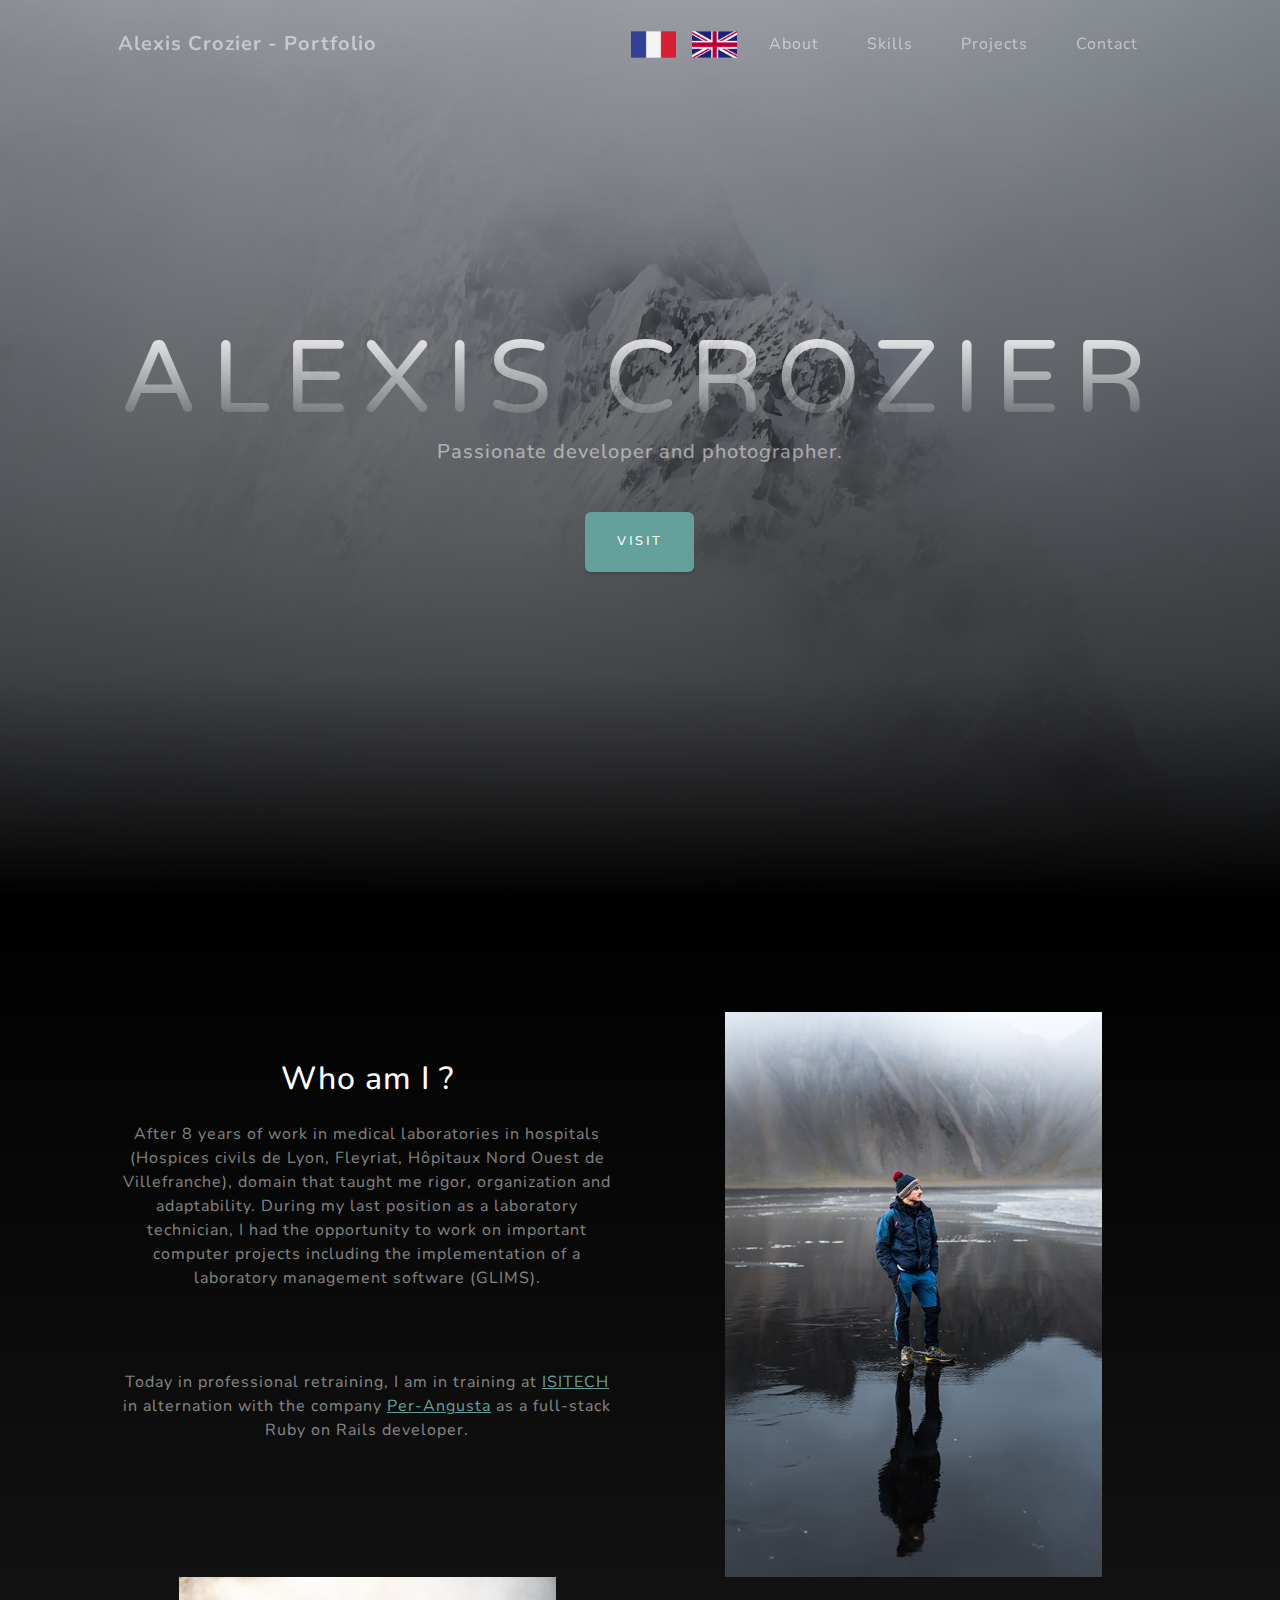
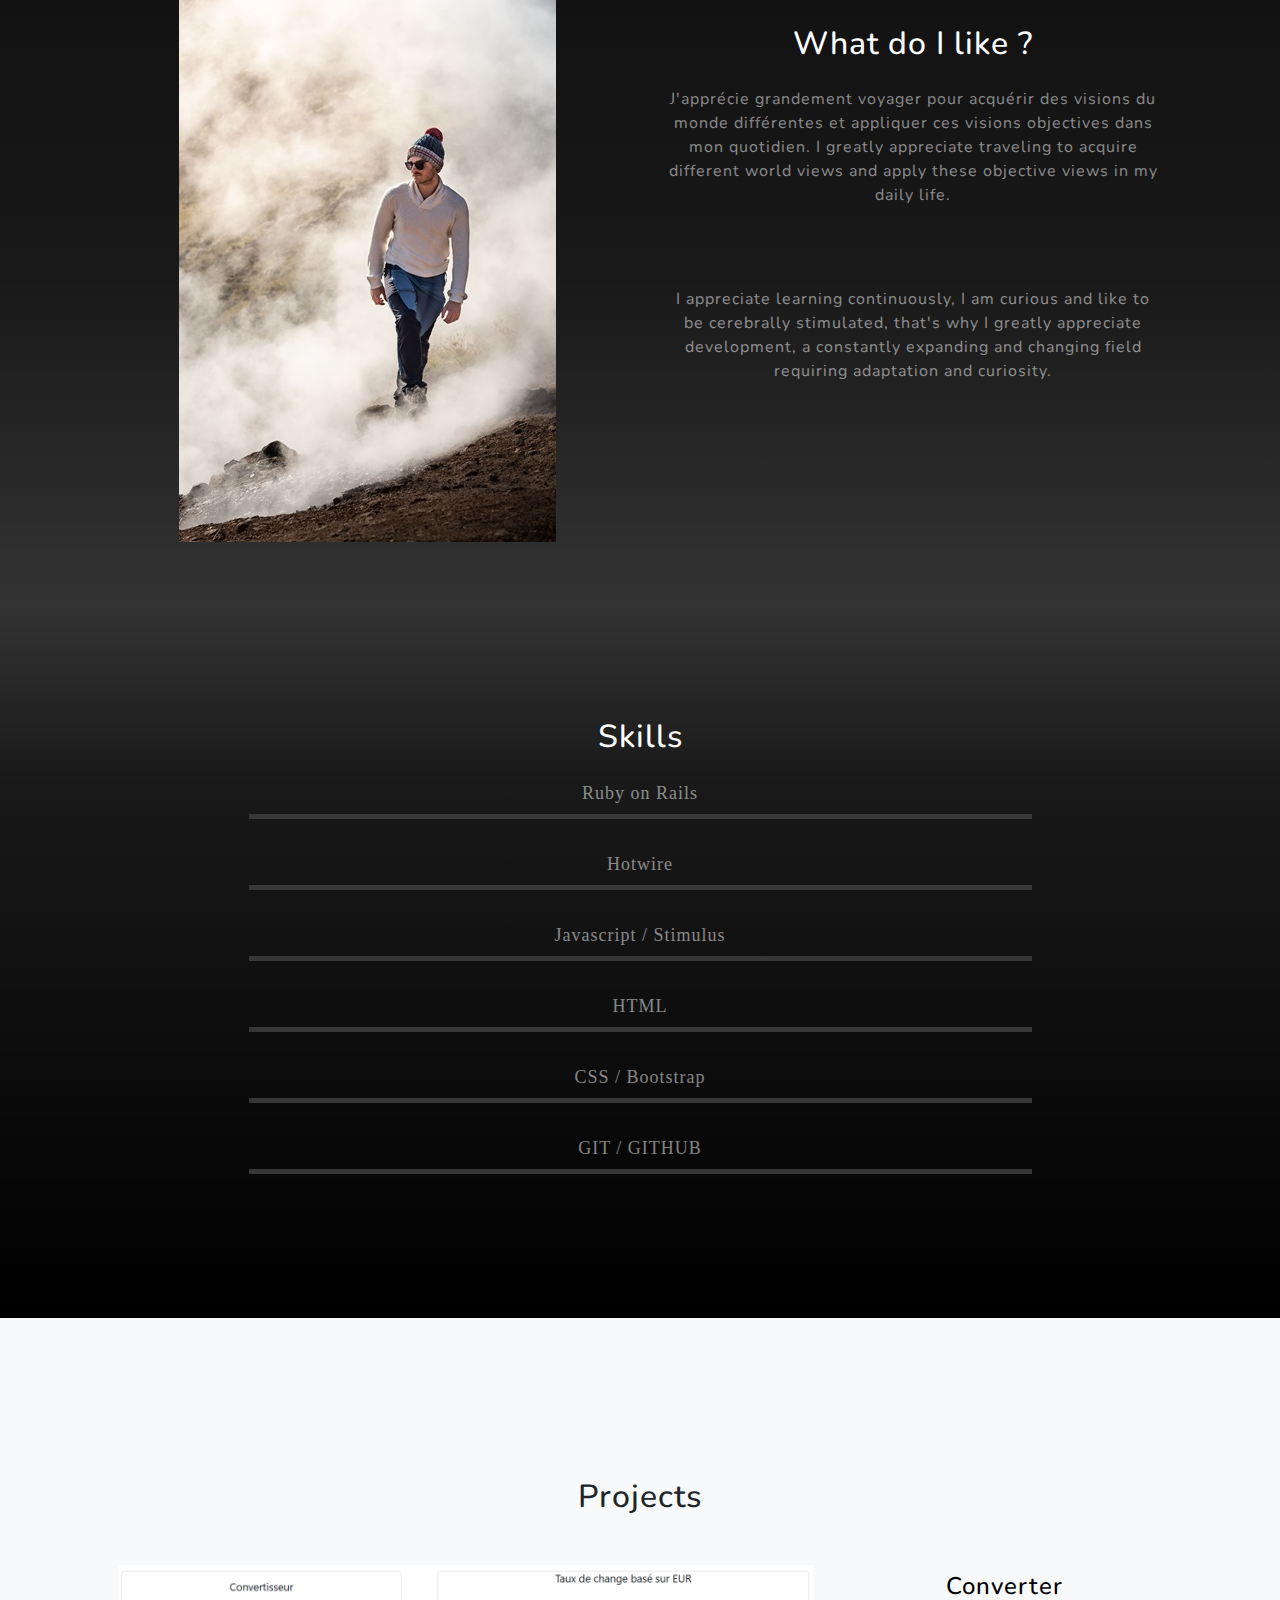
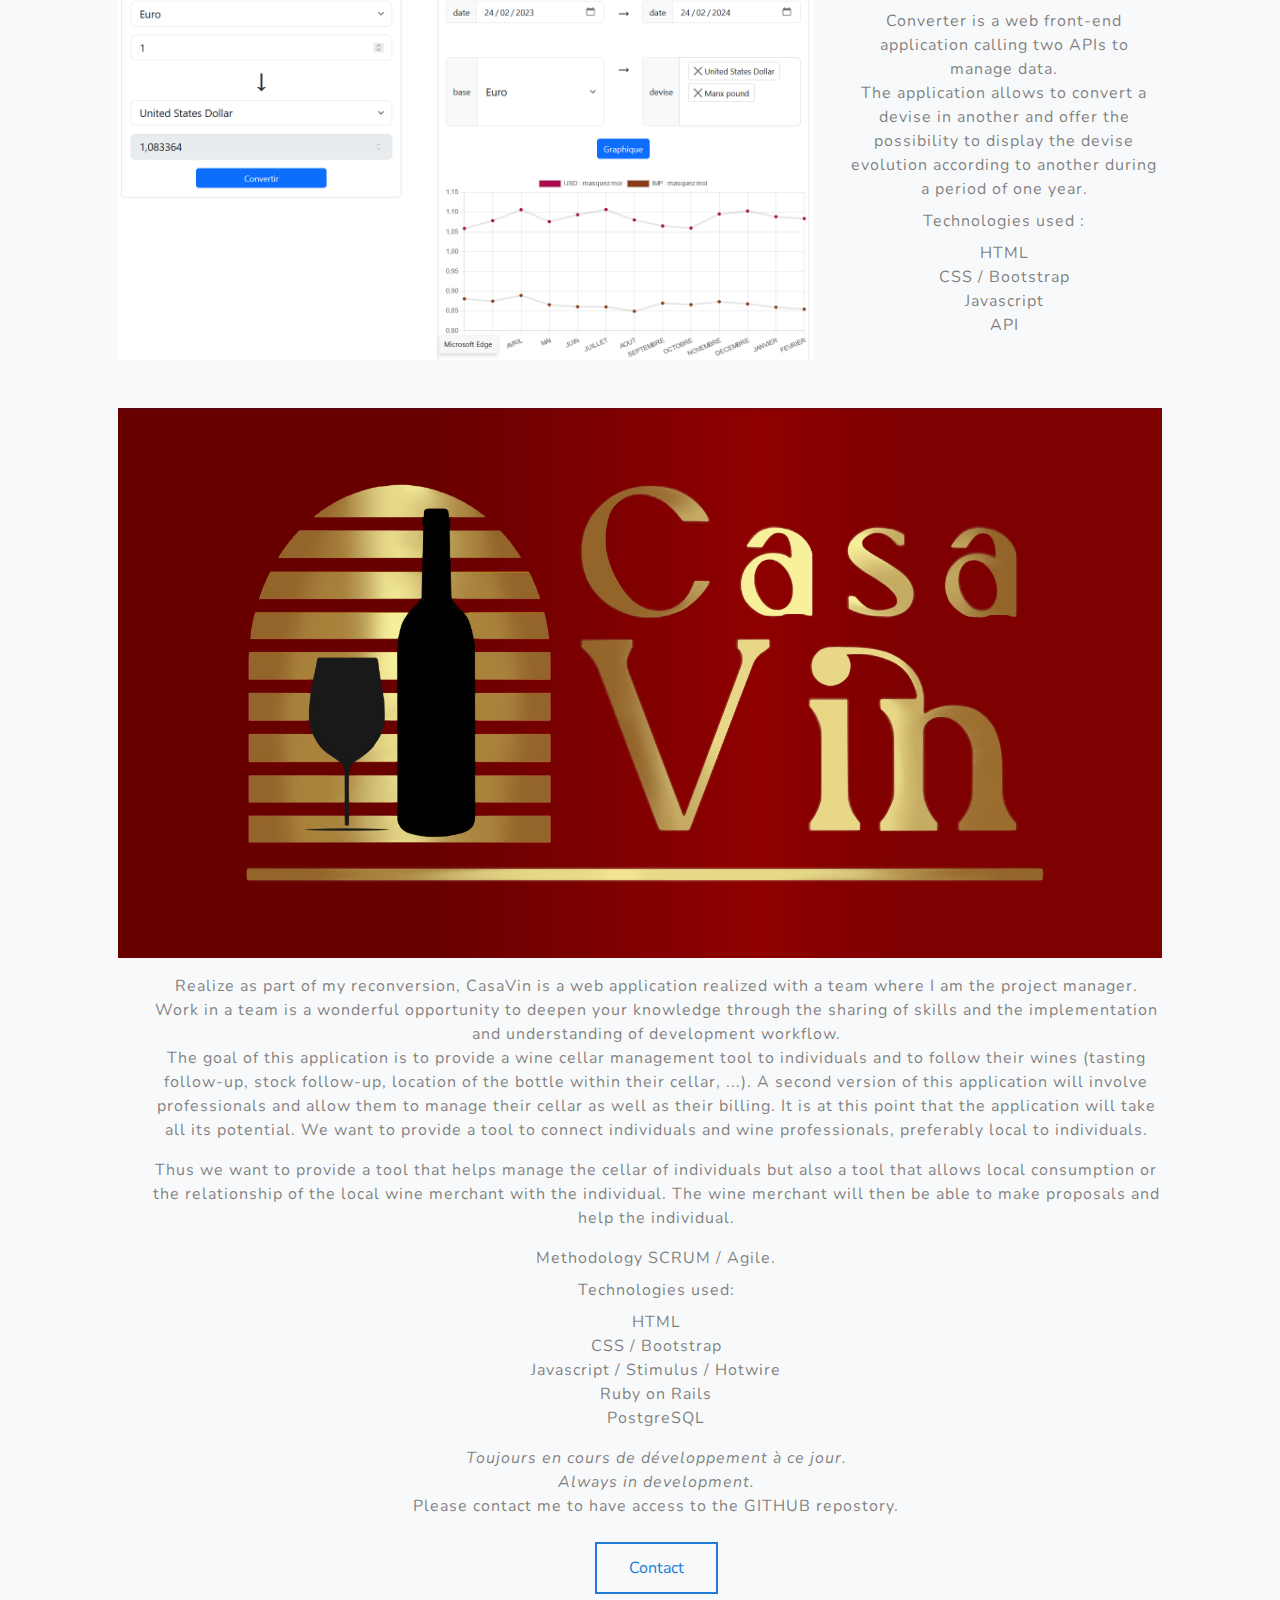
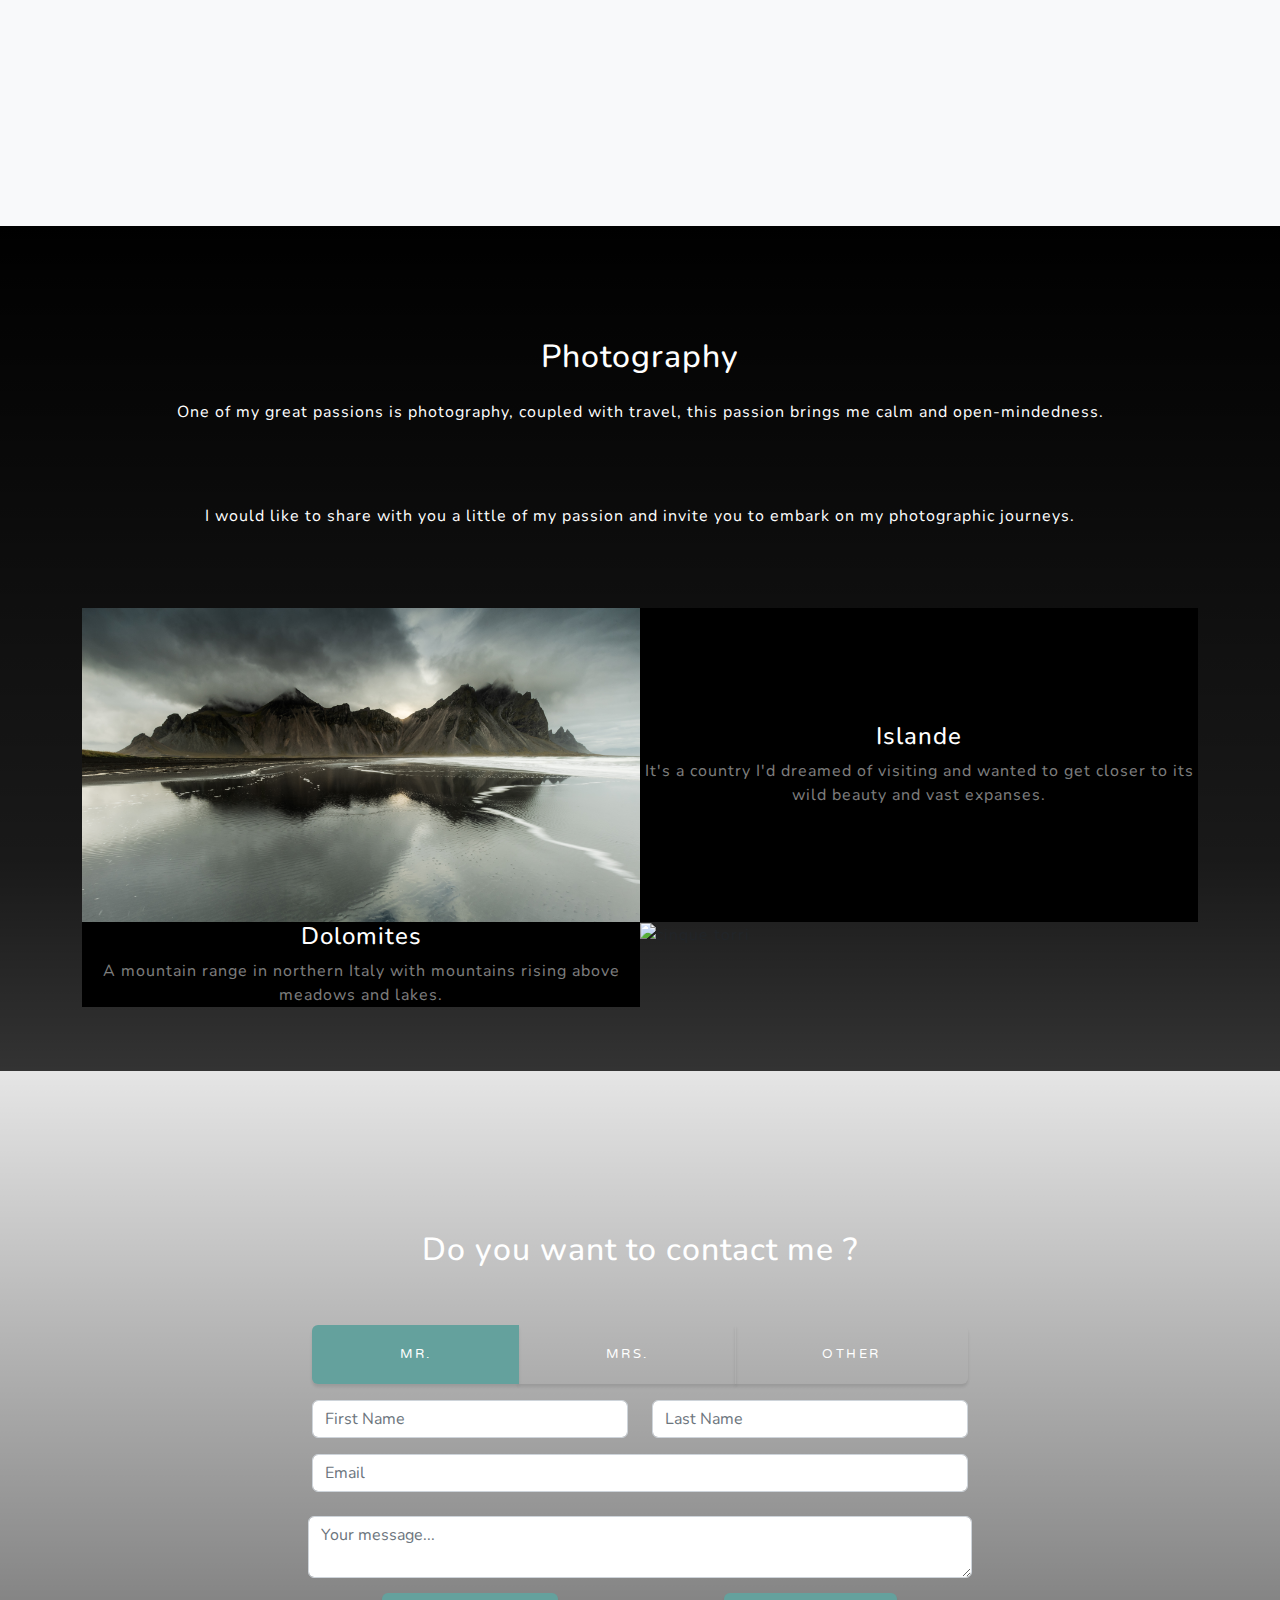
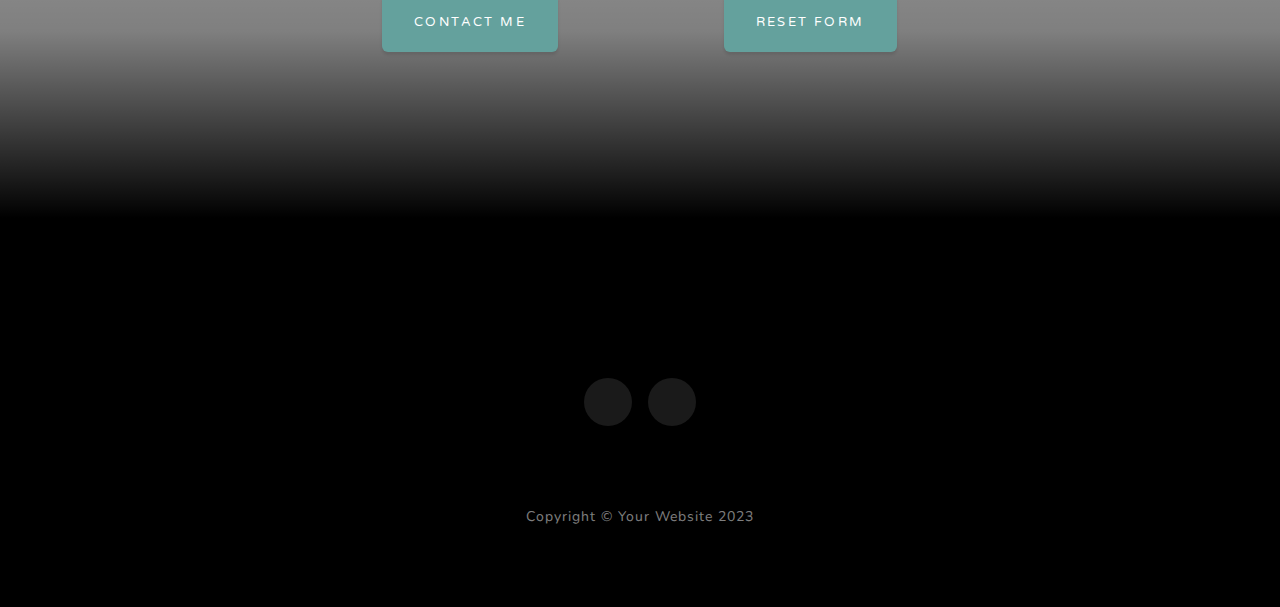
==== en/index.html @ 27056402 "start split page" ====
<!DOCTYPE html>
<html lang="en">
    <head>
        <meta charset="utf-8" />
        <meta name="viewport" content="width=device-width, initial-scale=1, shrink-to-fit=no" />
        <meta name="description" content="Alexis Crozier is a passionate web developer, discover his universe through this portfolio." />
        <meta name="author" content="Alexis Crozier" />
        <title>Alexis Crozier - Portfolio</title>
        <link rel="icon" type="image/x-icon" href="assets/favicon.ico" />
        <link href="https://cdn.jsdelivr.net/npm/bootstrap@5.3.3/dist/css/bootstrap.min.css" rel="stylesheet" integrity="sha384-QWTKZyjpPEjISv5WaRU9OFeRpok6YctnYmDr5pNlyT2bRjXh0JMhjY6hW+ALEwIH" crossorigin="anonymous">
        <!-- Font Awesome icons -->
        <script src="https://use.fontawesome.com/releases/v6.3.0/js/all.js" crossorigin="anonymous"></script>
        <!-- Google fonts-->
        <link href="https://fonts.googleapis.com/css?family=Varela+Round" rel="stylesheet" />
        <link href="https://fonts.googleapis.com/css?family=Nunito:200,200i,300,300i,400,400i,600,600i,700,700i,800,800i,900,900i" rel="stylesheet" />
        <!-- Core theme CSS (includes Bootstrap)-->
        <link href="../css/styles.css" rel="stylesheet" />
        <link href="../css/media_query.css" rel="stylesheet" />
        <script src="../js/renderContent.js"></script>
    </head>
    <body id="page-top">
        <div id="navbar">
          <script>
            renderContent('navbar', 'navbar');
          </script>
        </div>

        <div id="header">
          <script>
            renderContent('header', 'header');
          </script>
        </div>
        <!-- About-->
        <div id="about">
          <script>
            renderContent('about', 'about');
          </script>
        </div>
        <!-- Skills -->
        <div id="skills">
          <script>
            renderContent('skills', 'skills');
          </script>
        </div>
        <!-- Projects-->
        <div id="projects">
          <script>
            renderContent('projects', 'projects');
          </script>
        </div>
        <!-- Signup-->
        <section class="signup-section" id="signup">
            <div class="container px-4 px-lg-5">
                <div class="row gx-4 gx-lg-5">
                    <div class="col-md-10 col-lg-8 mx-auto text-center">
                        <i class="far fa-paper-plane fa-2x mb-2 text-white"></i>
                        <h2 class="text-white mb-5">Do you want to contact me ?</h2>
                        <form action="https://formspree.io/f/mwkgblbb" method="post" id="form-contact">
                            <div class='container'>
                              <div class='row'>
                                <div class="btn-group my-2" role="group" aria-label="Basic radio toggle button group">
                                  <input type="radio" class="btn-check" name="btnradio" value="Mr" id="btnradio1" autocomplete="off" checked>
                                  <label class="btn btn-outline-primary text-white" for="btnradio1">Mr.</label>
                                
                                  <input type="radio" class="btn-check" name="btnradio" value="Mme" id="btnradio2" autocomplete="off">
                                  <label class="btn btn-outline-primary text-white" for="btnradio2">Mrs.</label>
                                
                                  <input type="radio" class="btn-check" name="btnradio" value="Autre" id="btnradio3" autocomplete="off">
                                  <label class="btn btn-outline-primary text-white" for="btnradio3">Other</label>
                                </div>
                              </div>
                              <div class='row my-2'>
                                <div class='col-lg-6 mb-2'>
                                  <input name="firstName" class="form-control" id="firstName" type="text" placeholder="First Name" aria-label="First Name" data-sb-validations="required" />
                                </div>
                                <div class='col-lg-6 mb-2'>
                                  <input name="lastName" class="form-control" id="lastName" type="text" placeholder="Last Name" aria-label="Last Name" data-sb-validations="required" />
                                </div>
                              </div>
                              <div class="row my-2">
                                <div class="col-md-12">
                                  <input name="email" class="form-control" id="email" type="email" placeholder="Email" aria-label="Email" data-sb-validations="required,email" />
                                </div>
                              </div>
                              <div class='row my-2 px-2'>
                                <textarea name="message" class="form-control mt-3" id="message" type="text" placeholder="Your message..." aria-label="Your message..." data-sb-validations="required"></textarea>
                              </div>
                              <div class='row'>
                                <div class="col">
                                  <button class="btn btn-primary" id="submitButton" type="submit">Contact me</button>
                                </div>
                                <div class="col">
                                  <button class="btn btn-primary text-white" id="resetButton" type="reset">Reset form</button>
                                </div>  
                              </div>
                            </div>
                        </form>
                    </div>
                </div>
            </div>
        </section>
        <!-- Contact-->
        <section class="contact-section bg-black">
          <div class="container px-4 px-lg-5">
            <div class="social d-flex justify-content-center">
              <a class="mx-2" href="https://github.com/AlexisCro" target="_blank"><i class="fab fa-github"></i></a>
              <a class="mx-2" href="https://www.linkedin.com/in/crozier-alexis-5b164b106/" target="_blank"><i class="fab fa-linkedin-in"></i></a>
            </div>
          </div>
        </section>
        <!-- Footer-->
        <footer class="footer bg-black small text-center text-white-50"><div class="container px-4 px-lg-5">Copyright &copy; Your Website 2023</div></footer>
        <!-- Bootstrap core JS-->
        <script src="https://cdn.jsdelivr.net/npm/bootstrap@5.2.3/dist/js/bootstrap.bundle.min.js"></script>
        <!-- Core theme JS-->
        <script src="../js/scripts.js"></script>
        <!-- * * * * * * * * * * * * * * * * * * * * * * * * * * * * * * * * * * * * * * * *-->
        <!-- * *                               SB Forms JS                               * *-->
        <!-- * * Activate your form at https://startbootstrap.com/solution/contact-forms * *-->
        <!-- * * * * * * * * * * * * * * * * * * * * * * * * * * * * * * * * * * * * * * * *-->
        <script src="https://cdn.startbootstrap.com/sb-forms-latest.js"></script>
        <script src="../js/intersectionObservor.js"></script>
        <script src="../js/formValidation.js"></script>
    </body>
</html>
---- css/media_query.css ----
@media (max-width: 768px) {
  .what-i-like {
    flex-direction: column-reverse;
  }
}
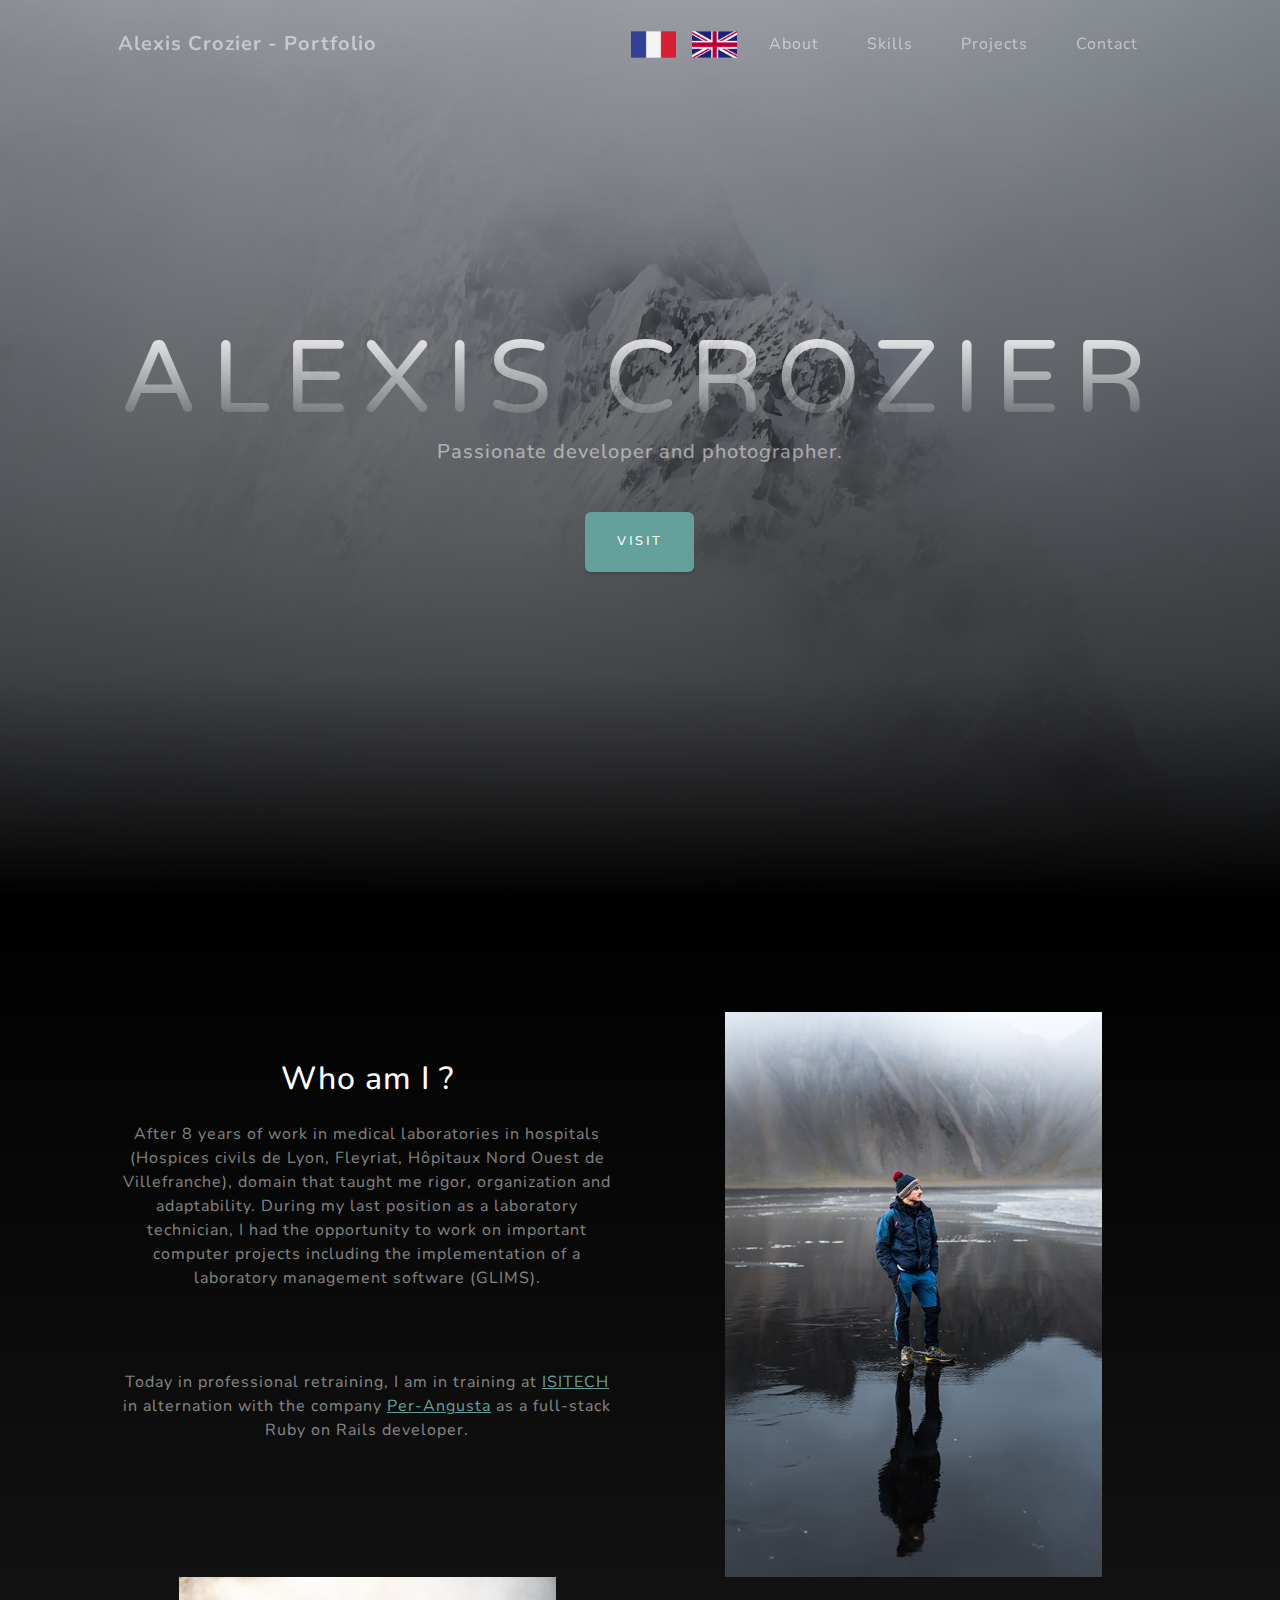
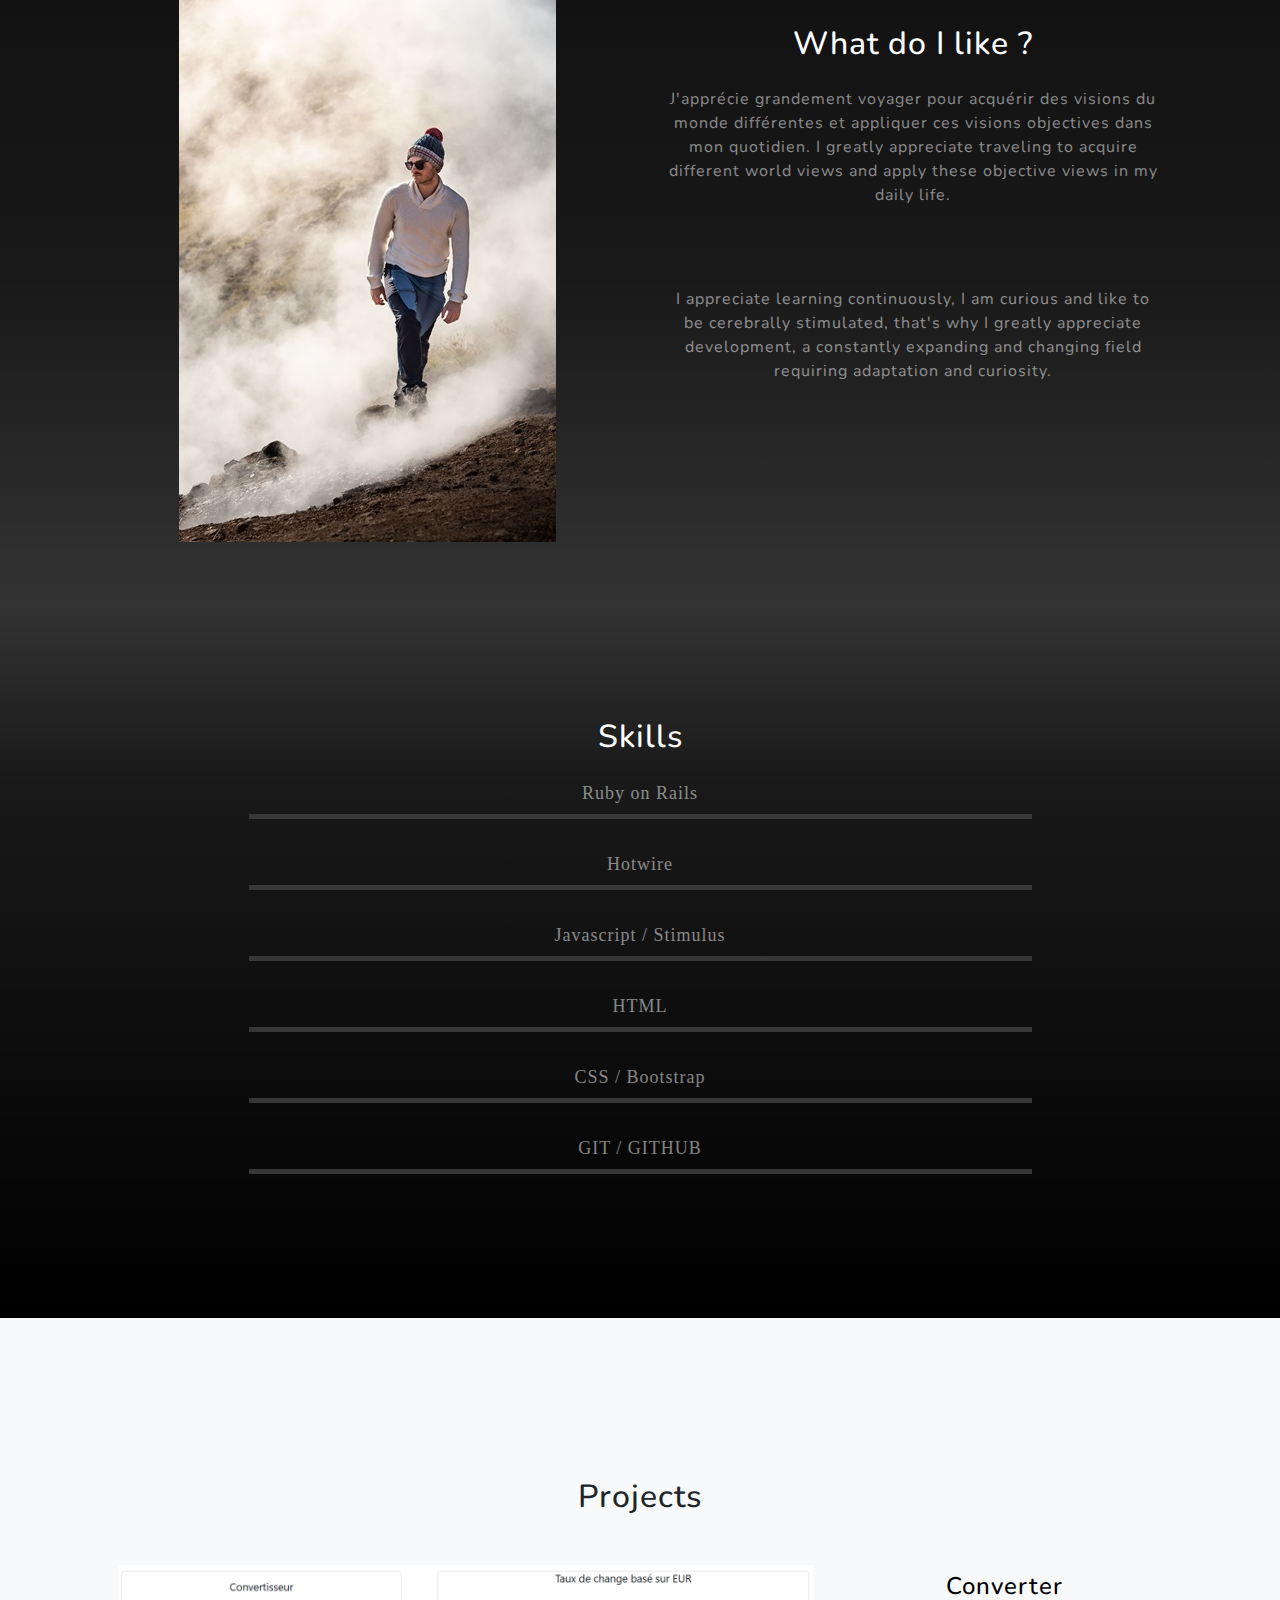
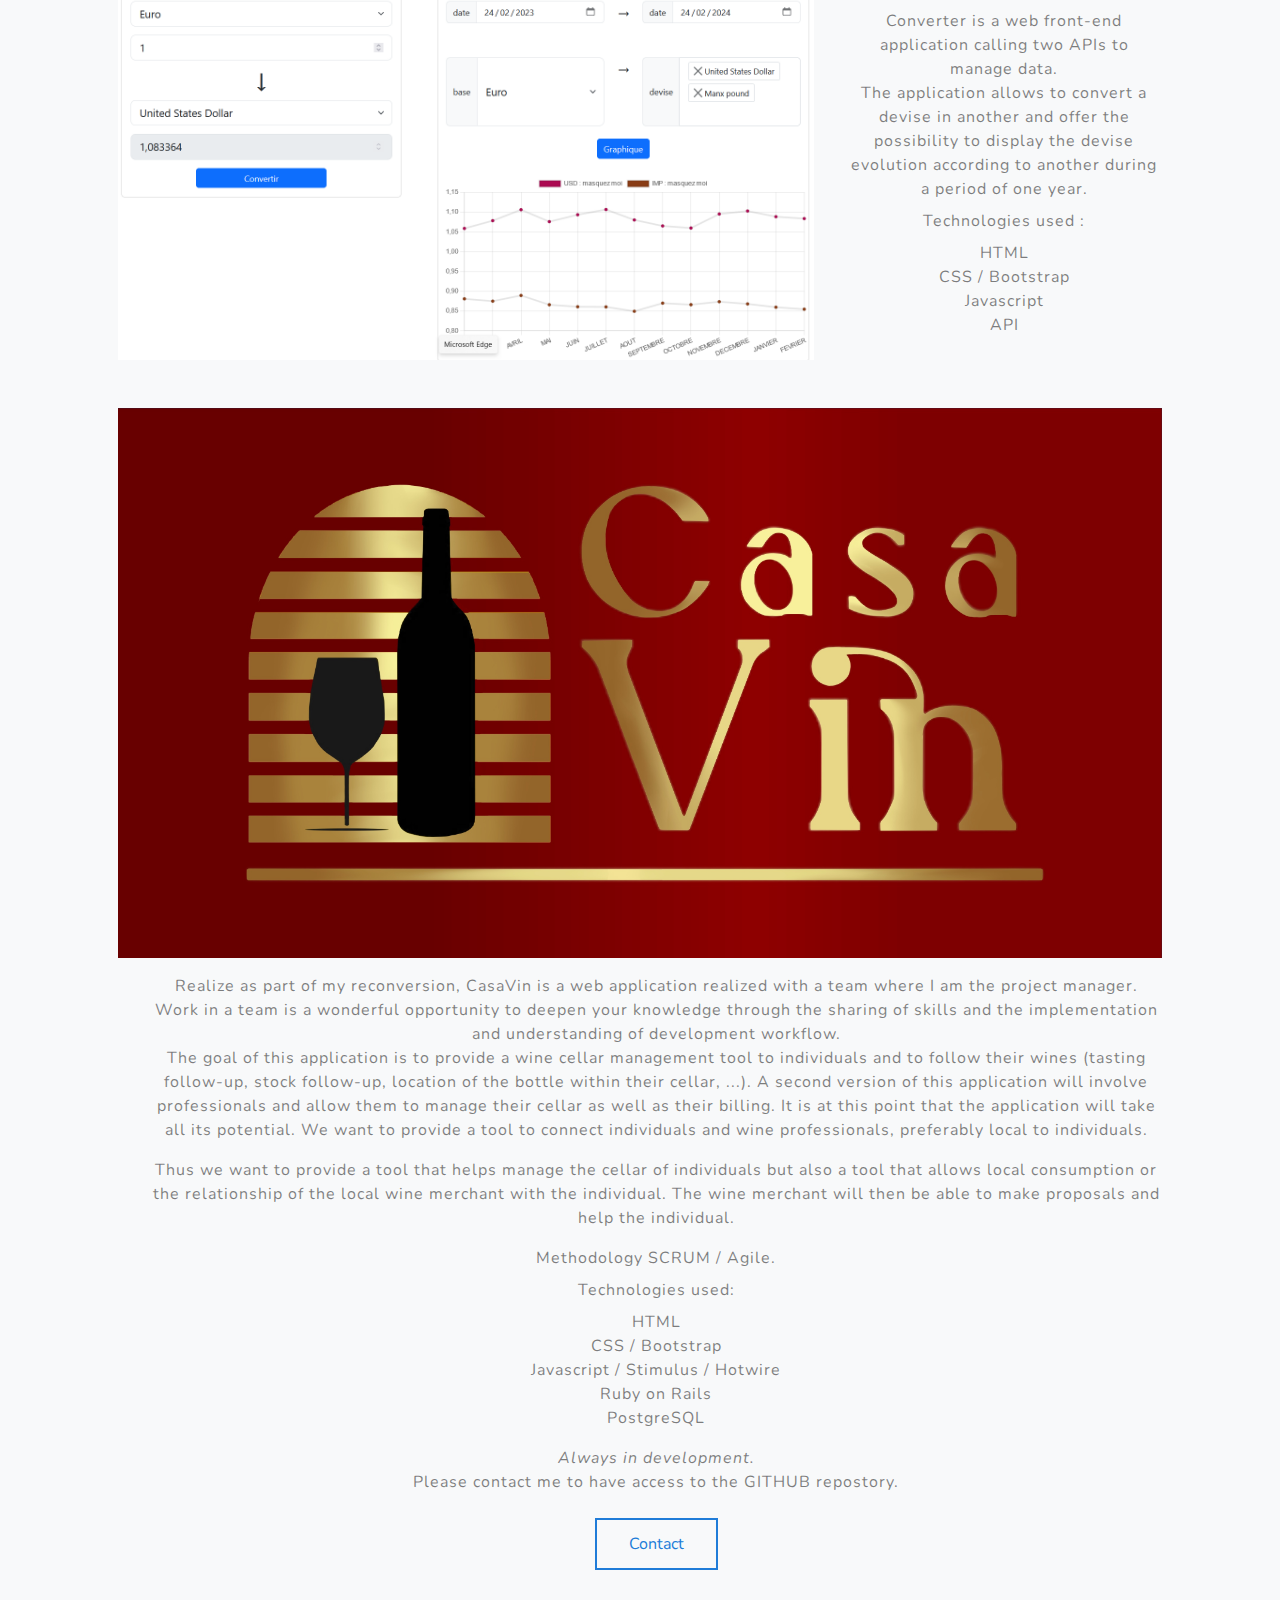
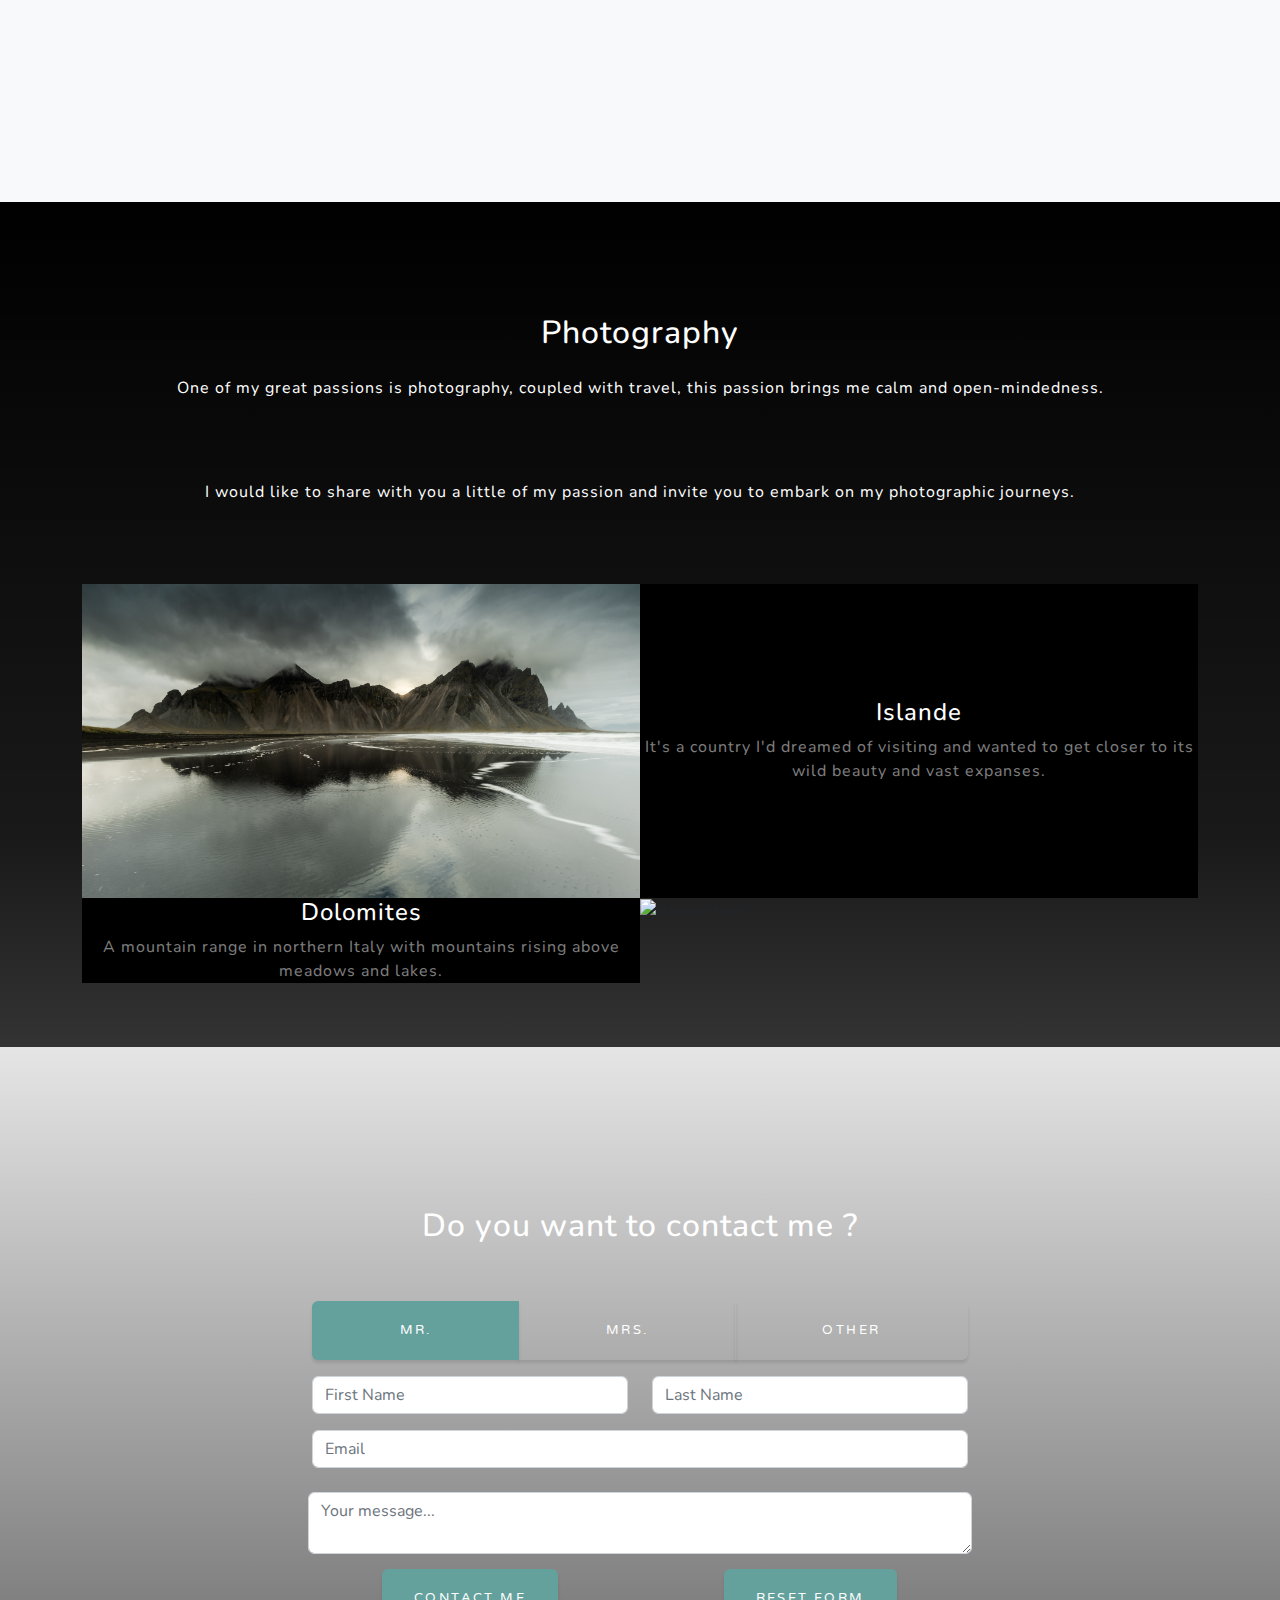
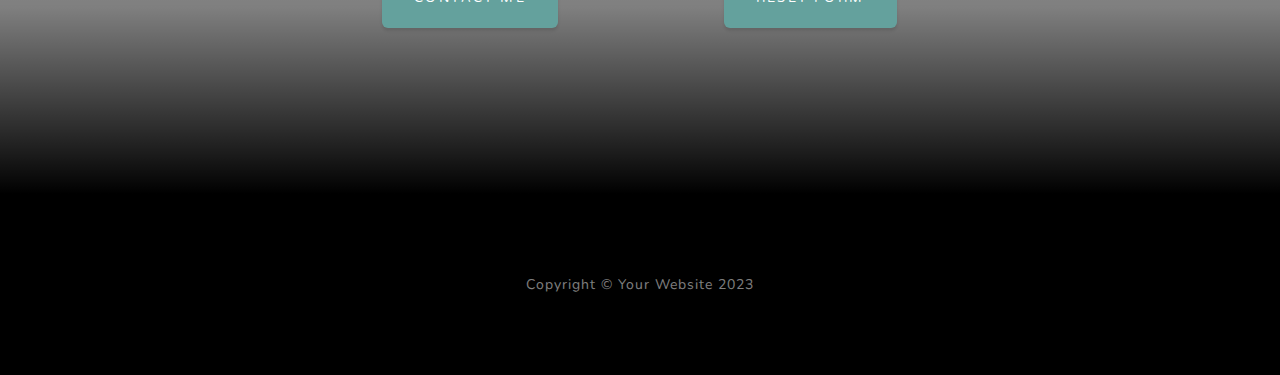
==== commit bcba3ae7: "finalize split page" ====
--- a/en/index.html
+++ b/en/index.html
@@ -49,65 +49,17 @@
           </script>
         </div>
         <!-- Signup-->
-        <section class="signup-section" id="signup">
-            <div class="container px-4 px-lg-5">
-                <div class="row gx-4 gx-lg-5">
-                    <div class="col-md-10 col-lg-8 mx-auto text-center">
-                        <i class="far fa-paper-plane fa-2x mb-2 text-white"></i>
-                        <h2 class="text-white mb-5">Do you want to contact me ?</h2>
-                        <form action="https://formspree.io/f/mwkgblbb" method="post" id="form-contact">
-                            <div class='container'>
-                              <div class='row'>
-                                <div class="btn-group my-2" role="group" aria-label="Basic radio toggle button group">
-                                  <input type="radio" class="btn-check" name="btnradio" value="Mr" id="btnradio1" autocomplete="off" checked>
-                                  <label class="btn btn-outline-primary text-white" for="btnradio1">Mr.</label>
-                                
-                                  <input type="radio" class="btn-check" name="btnradio" value="Mme" id="btnradio2" autocomplete="off">
-                                  <label class="btn btn-outline-primary text-white" for="btnradio2">Mrs.</label>
-                                
-                                  <input type="radio" class="btn-check" name="btnradio" value="Autre" id="btnradio3" autocomplete="off">
-                                  <label class="btn btn-outline-primary text-white" for="btnradio3">Other</label>
-                                </div>
-                              </div>
-                              <div class='row my-2'>
-                                <div class='col-lg-6 mb-2'>
-                                  <input name="firstName" class="form-control" id="firstName" type="text" placeholder="First Name" aria-label="First Name" data-sb-validations="required" />
-                                </div>
-                                <div class='col-lg-6 mb-2'>
-                                  <input name="lastName" class="form-control" id="lastName" type="text" placeholder="Last Name" aria-label="Last Name" data-sb-validations="required" />
-                                </div>
-                              </div>
-                              <div class="row my-2">
-                                <div class="col-md-12">
-                                  <input name="email" class="form-control" id="email" type="email" placeholder="Email" aria-label="Email" data-sb-validations="required,email" />
-                                </div>
-                              </div>
-                              <div class='row my-2 px-2'>
-                                <textarea name="message" class="form-control mt-3" id="message" type="text" placeholder="Your message..." aria-label="Your message..." data-sb-validations="required"></textarea>
-                              </div>
-                              <div class='row'>
-                                <div class="col">
-                                  <button class="btn btn-primary" id="submitButton" type="submit">Contact me</button>
-                                </div>
-                                <div class="col">
-                                  <button class="btn btn-primary text-white" id="resetButton" type="reset">Reset form</button>
-                                </div>  
-                              </div>
-                            </div>
-                        </form>
-                    </div>
-                </div>
-            </div>
-        </section>
+        <div id="signup">
+          <script>
+            renderContent('signup', 'signup');
+          </script>
+        </div>
         <!-- Contact-->
-        <section class="contact-section bg-black">
-          <div class="container px-4 px-lg-5">
-            <div class="social d-flex justify-content-center">
-              <a class="mx-2" href="https://github.com/AlexisCro" target="_blank"><i class="fab fa-github"></i></a>
-              <a class="mx-2" href="https://www.linkedin.com/in/crozier-alexis-5b164b106/" target="_blank"><i class="fab fa-linkedin-in"></i></a>
-            </div>
-          </div>
-        </section>
+        <div>
+          <script id="contact">
+            renderContent('contact', 'contact');
+          </script>
+        </div>
         <!-- Footer-->
         <footer class="footer bg-black small text-center text-white-50"><div class="container px-4 px-lg-5">Copyright &copy; Your Website 2023</div></footer>
         <!-- Bootstrap core JS-->
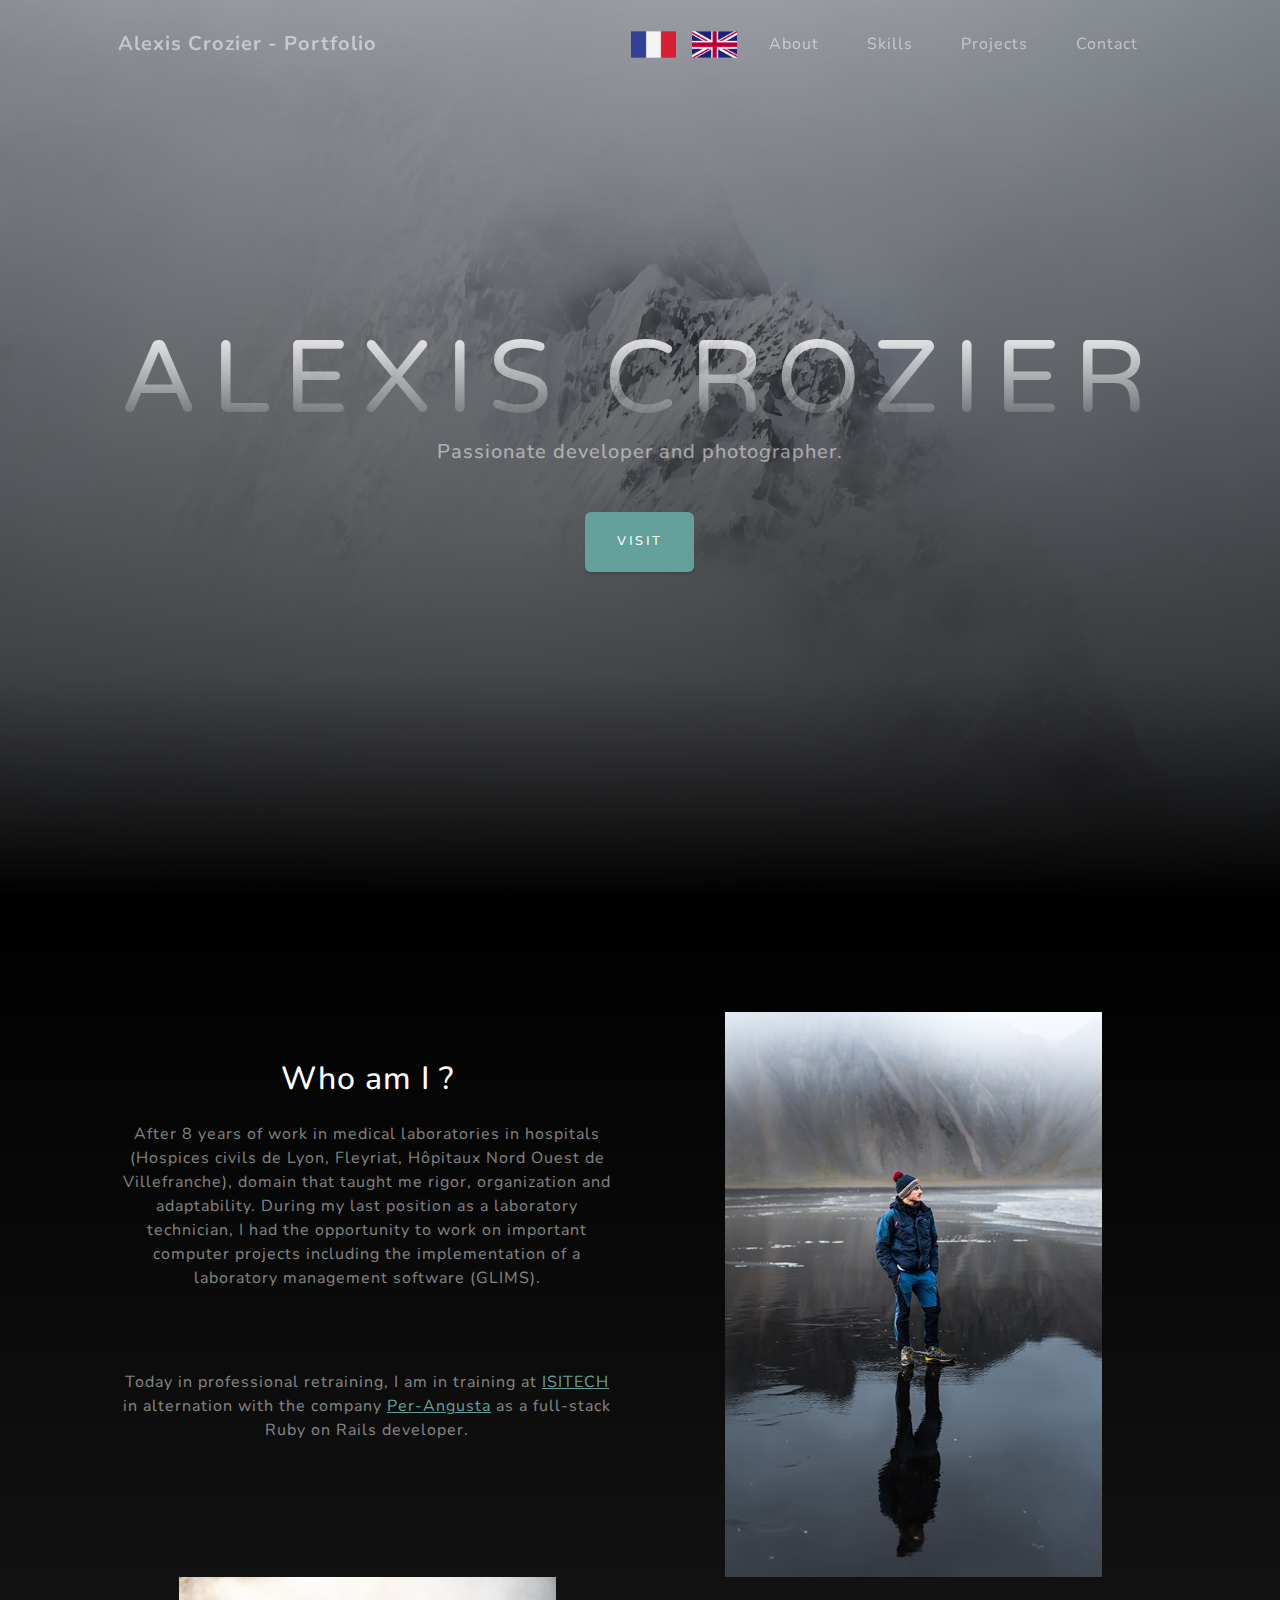
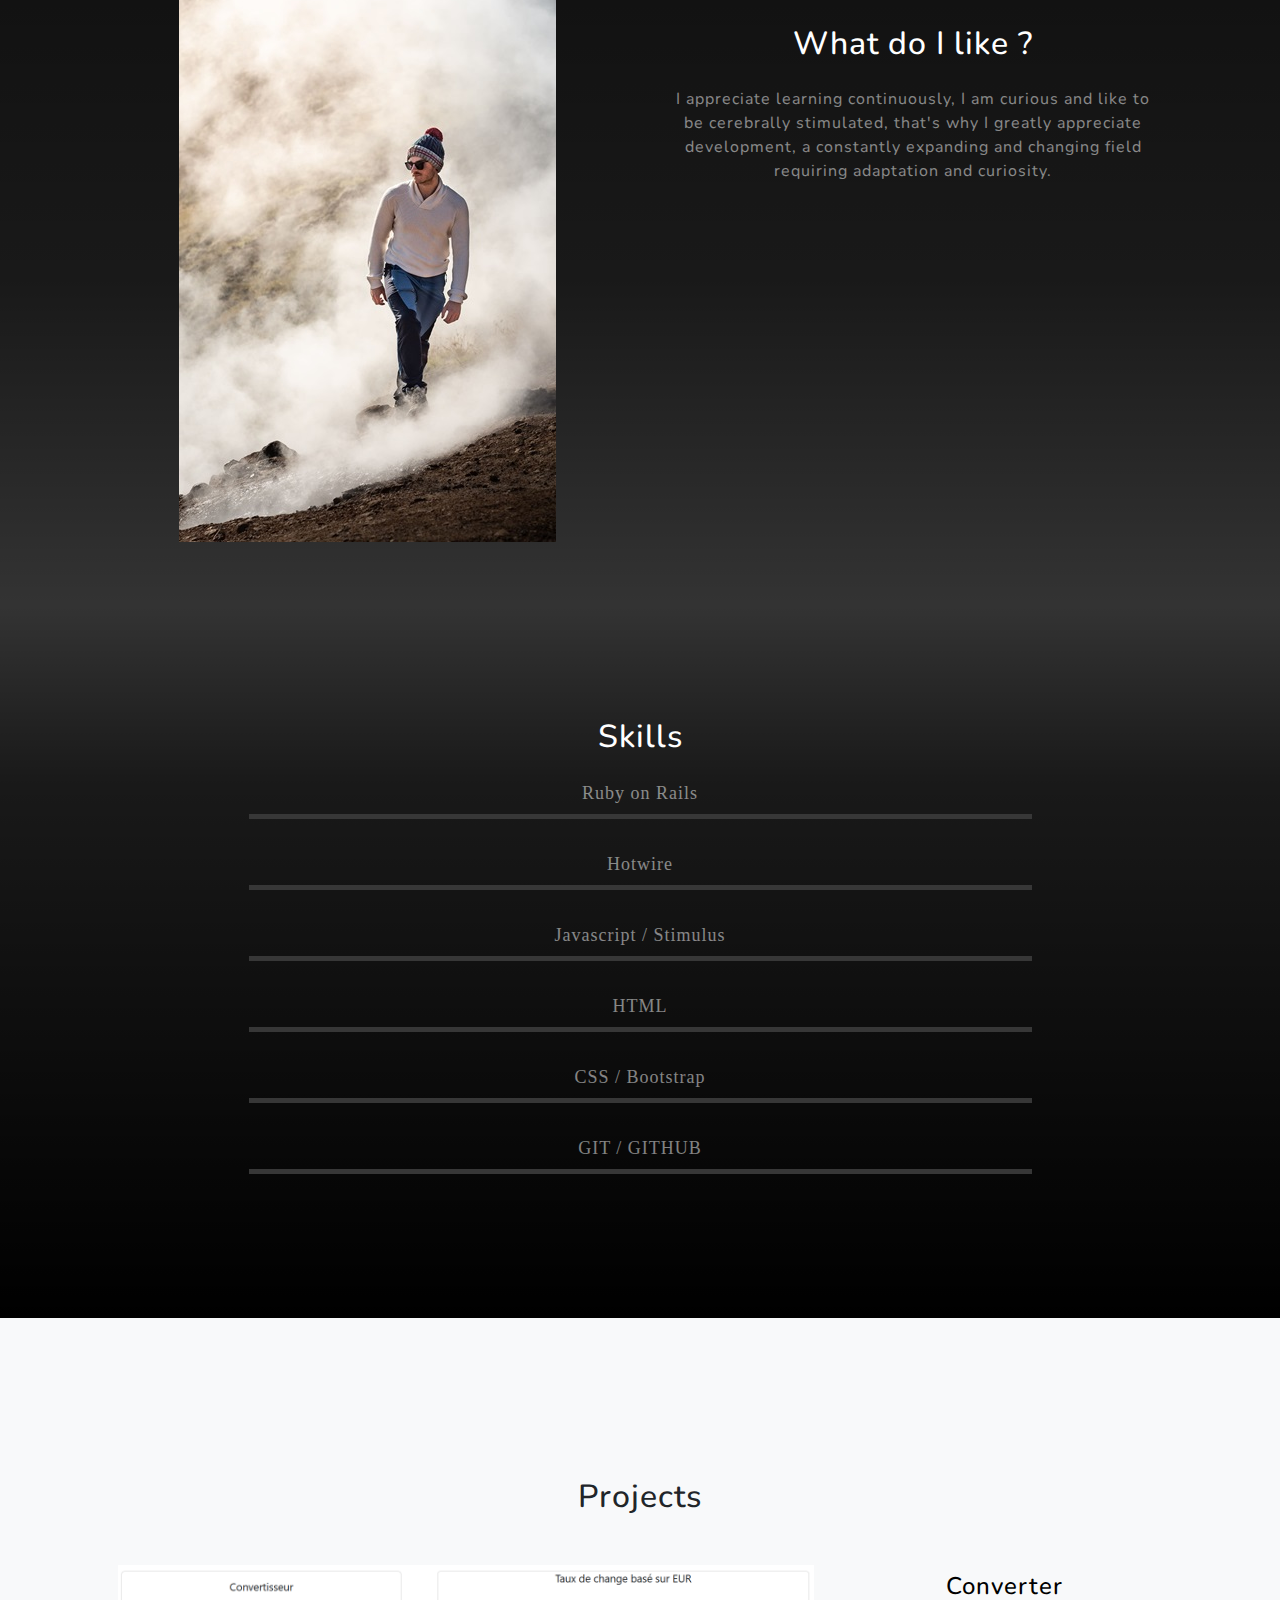
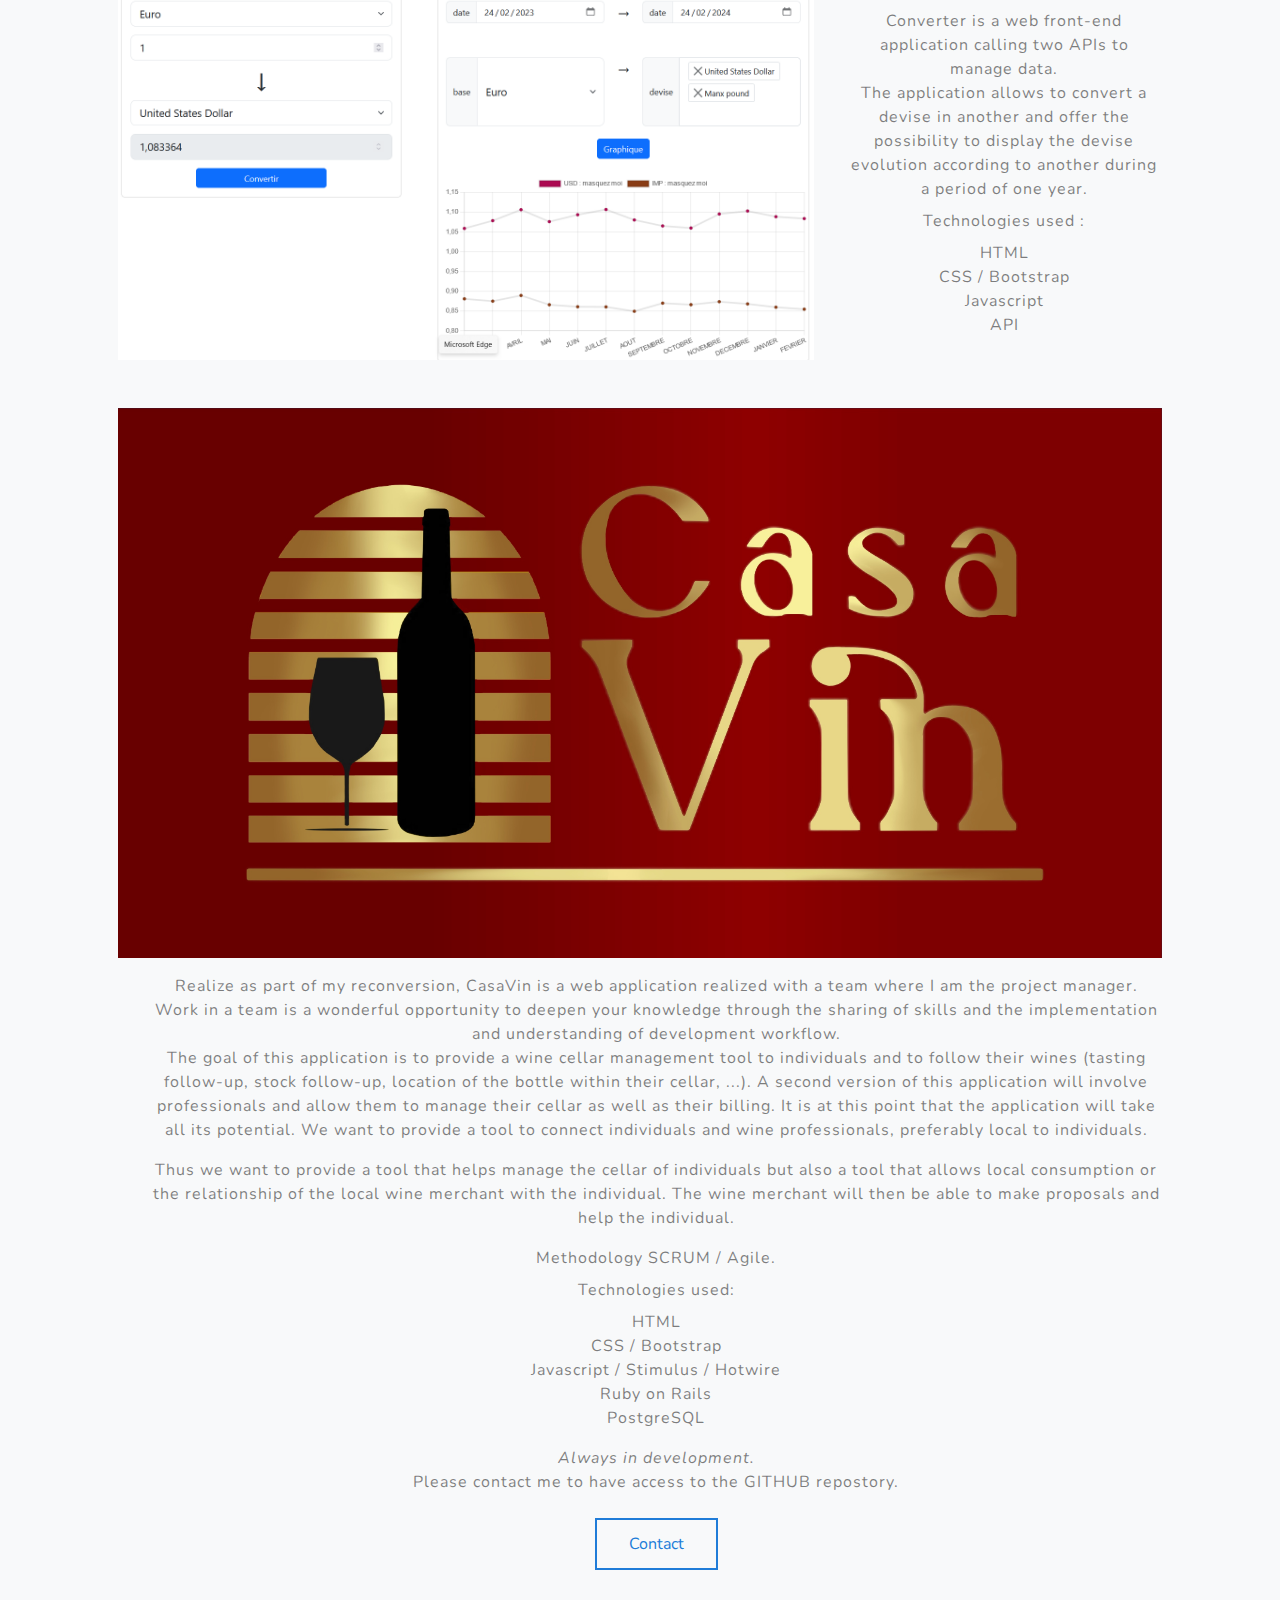
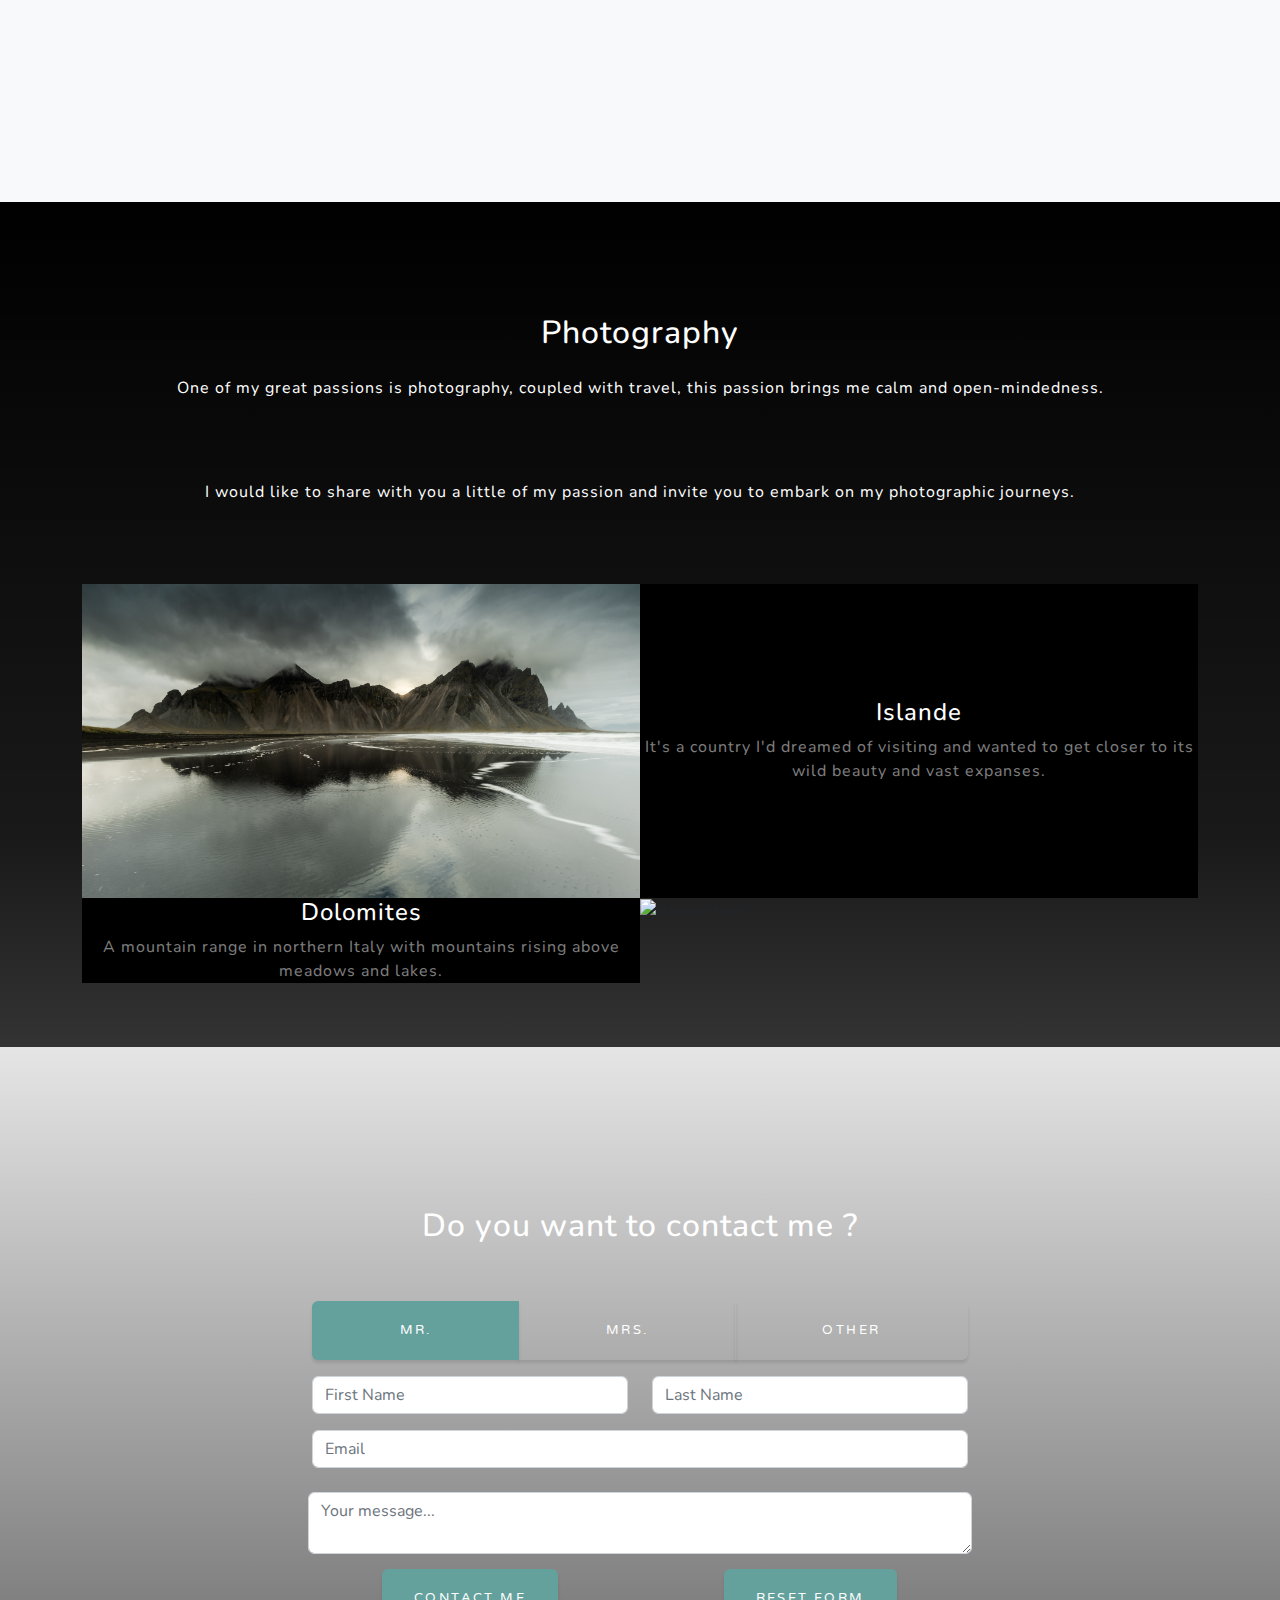
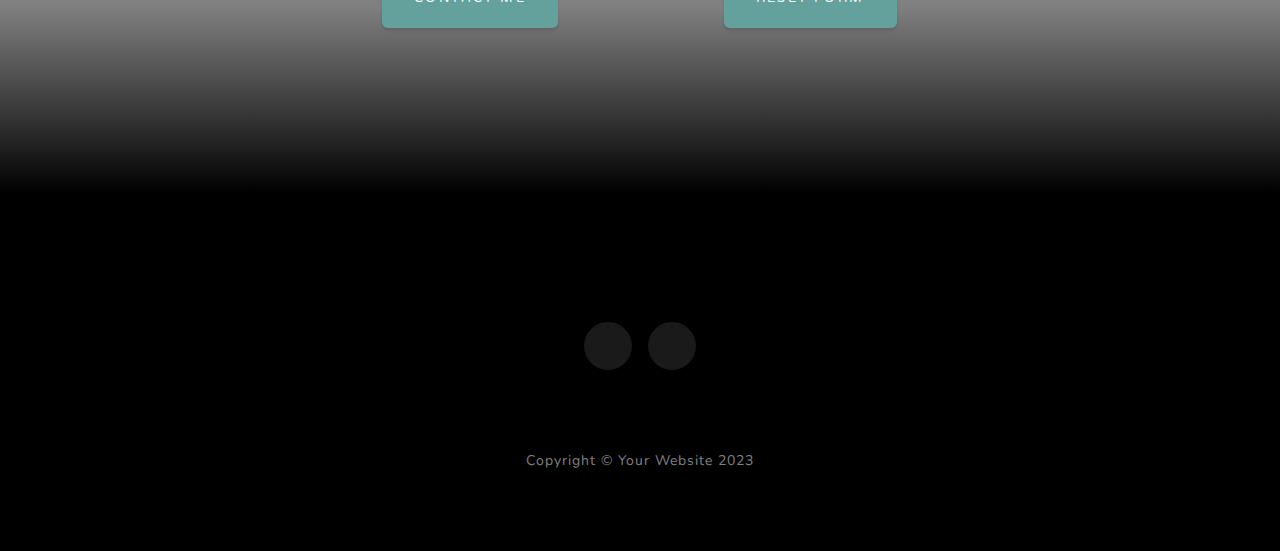
==== commit f3ba6c49: "split page final" ====
--- a/en/index.html
+++ b/en/index.html
@@ -49,17 +49,65 @@
           </script>
         </div>
         <!-- Signup-->
-        <div id="signup">
-          <script>
-            renderContent('signup', 'signup');
-          </script>
-        </div>
+        <section class="signup-section" id="signup">
+          <div class="container px-4 px-lg-5">
+            <div class="row gx-4 gx-lg-5">
+              <div class="col-md-10 col-lg-8 mx-auto text-center">
+                <i class="far fa-paper-plane fa-2x mb-2 text-white"></i>
+                <h2 class="text-white mb-5">Do you want to contact me ?</h2>
+                <form action="https://formspree.io/f/mwkgblbb" method="post" id="form-contact">
+                  <div class='container'>
+                    <div class='row'>
+                      <div class="btn-group my-2" role="group" aria-label="Basic radio toggle button group">
+                        <input type="radio" class="btn-check" name="btnradio" value="Mr" id="btnradio1" autocomplete="off" checked>
+                        <label class="btn btn-outline-primary text-white" for="btnradio1">Mr.</label>
+                      
+                        <input type="radio" class="btn-check" name="btnradio" value="Mme" id="btnradio2" autocomplete="off">
+                        <label class="btn btn-outline-primary text-white" for="btnradio2">Mrs.</label>
+                      
+                        <input type="radio" class="btn-check" name="btnradio" value="Autre" id="btnradio3" autocomplete="off">
+                        <label class="btn btn-outline-primary text-white" for="btnradio3">Other</label>
+                      </div>
+                    </div>
+                    <div class='row my-2'>
+                      <div class='col-lg-6 mb-2'>
+                        <input name="firstName" class="form-control" id="firstName" type="text" placeholder="First Name" aria-label="First Name" data-sb-validations="required" />
+                      </div>
+                      <div class='col-lg-6 mb-2'>
+                        <input name="lastName" class="form-control" id="lastName" type="text" placeholder="Last Name" aria-label="Last Name" data-sb-validations="required" />
+                      </div>
+                    </div>
+                    <div class="row my-2">
+                      <div class="col-md-12">
+                        <input name="email" class="form-control" id="email" type="email" placeholder="Email" aria-label="Email" data-sb-validations="required,email" />
+                      </div>
+                    </div>
+                    <div class='row my-2 px-2'>
+                      <textarea name="message" class="form-control mt-3" id="message" type="text" placeholder="Your message..." aria-label="Your message..." data-sb-validations="required"></textarea>
+                    </div>
+                    <div class='row'>
+                      <div class="col">
+                        <button class="btn btn-primary" id="submitButton" type="submit">Contact me</button>
+                      </div>
+                      <div class="col">
+                        <button class="btn btn-primary text-white" id="resetButton" type="reset">Reset form</button>
+                      </div>  
+                    </div>
+                  </div>
+                </form>
+              </div>
+            </div>
+          </div>
+        </section>        
         <!-- Contact-->
-        <div>
-          <script id="contact">
-            renderContent('contact', 'contact');
-          </script>
-        </div>
+        <section class="contact-section bg-black">
+          <div class="container px-4 px-lg-5">
+            <div class="social d-flex justify-content-center">
+              <a class="mx-2" href="https://github.com/AlexisCro" target="_blank"><i class="fab fa-github"></i></a>
+              <a class="mx-2" href="https://www.linkedin.com/in/crozier-alexis-5b164b106/" target="_blank"><i class="fab fa-linkedin-in"></i></a>
+            </div>
+          </div>
+        </section>
         <!-- Footer-->
         <footer class="footer bg-black small text-center text-white-50"><div class="container px-4 px-lg-5">Copyright &copy; Your Website 2023</div></footer>
         <!-- Bootstrap core JS-->
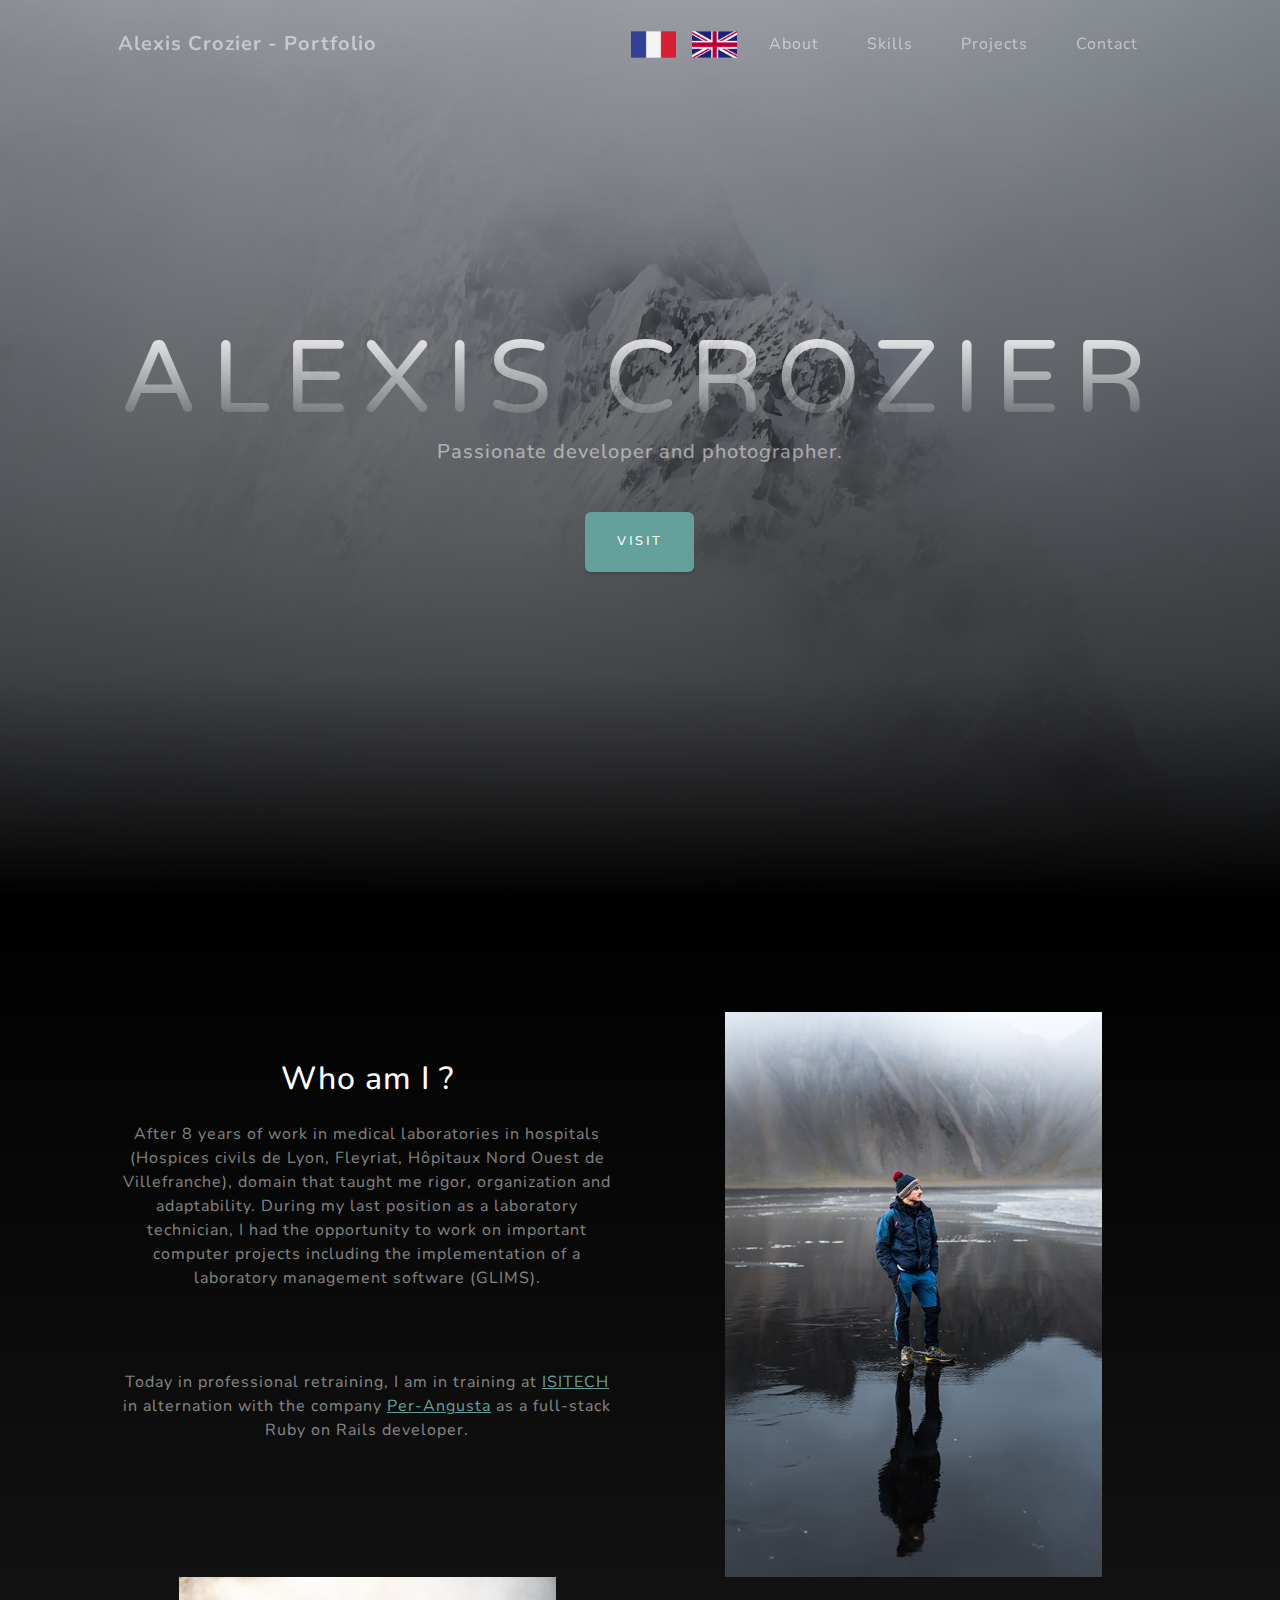
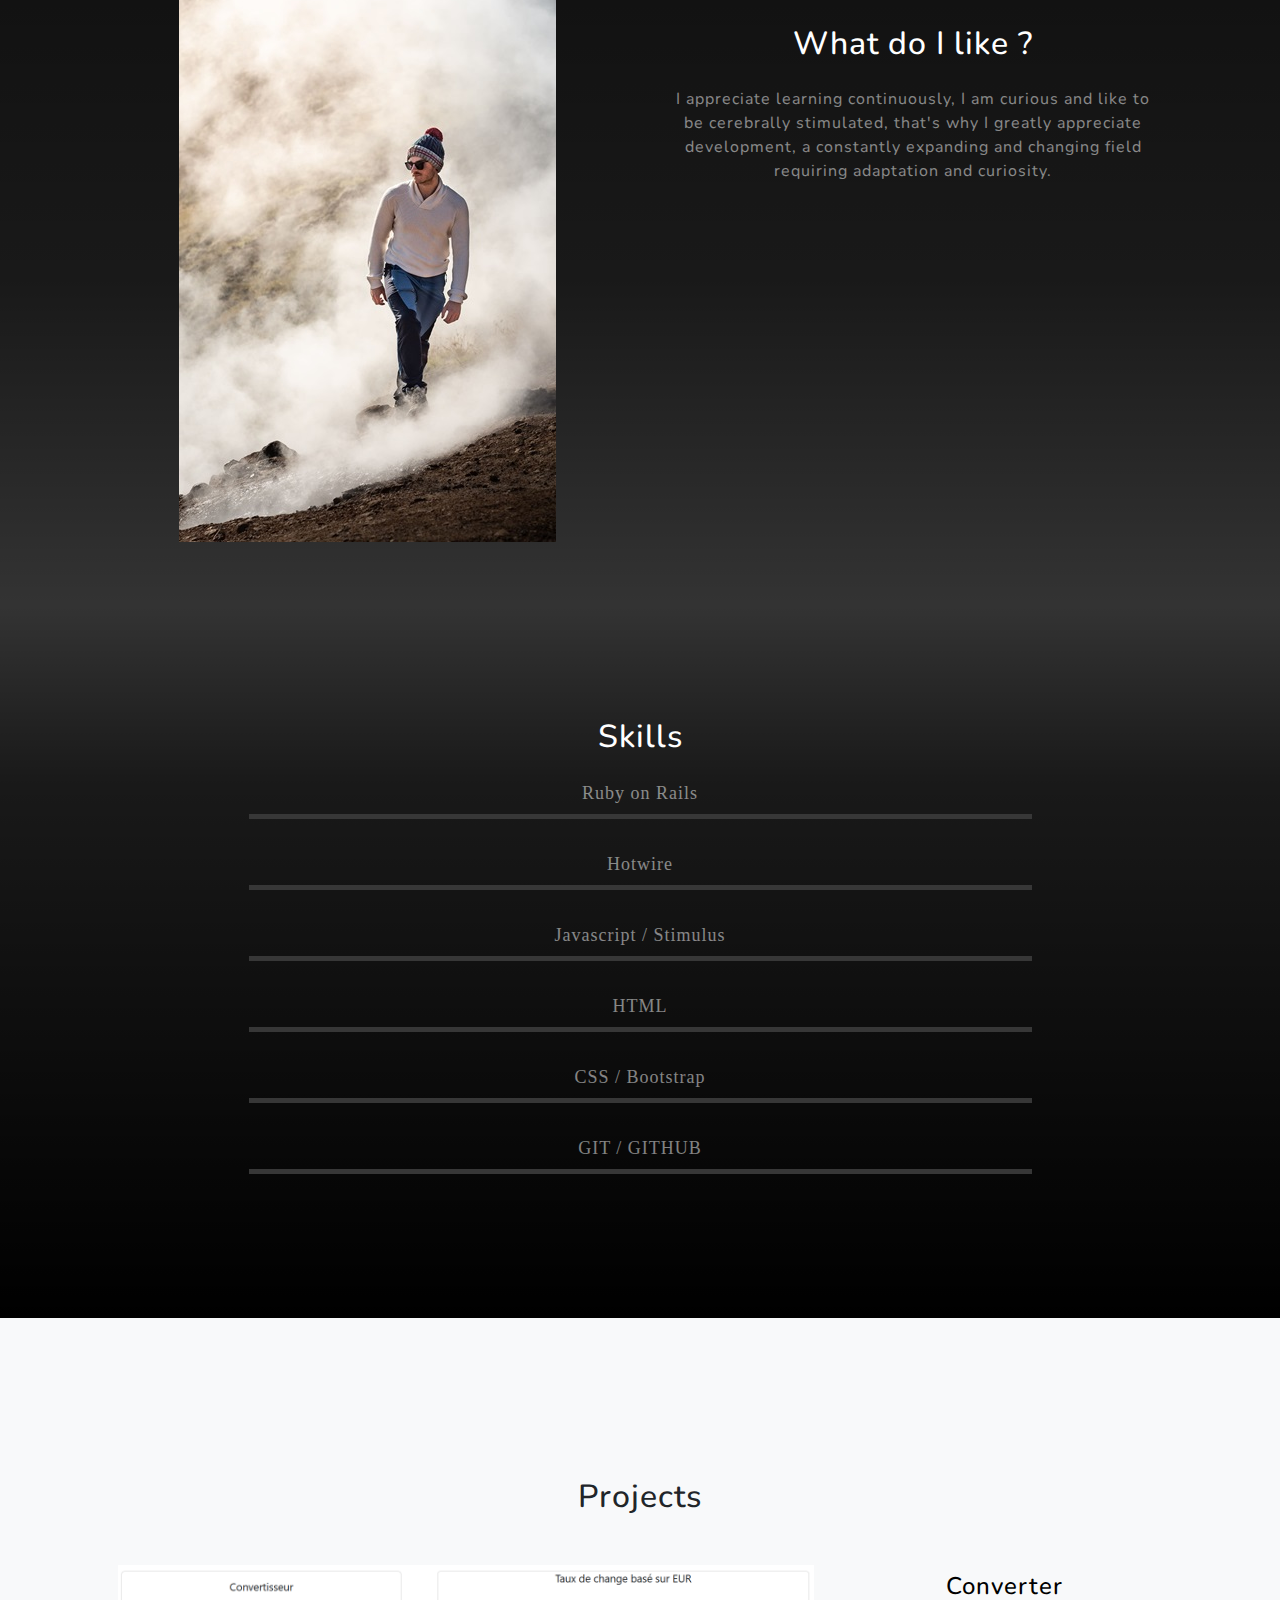
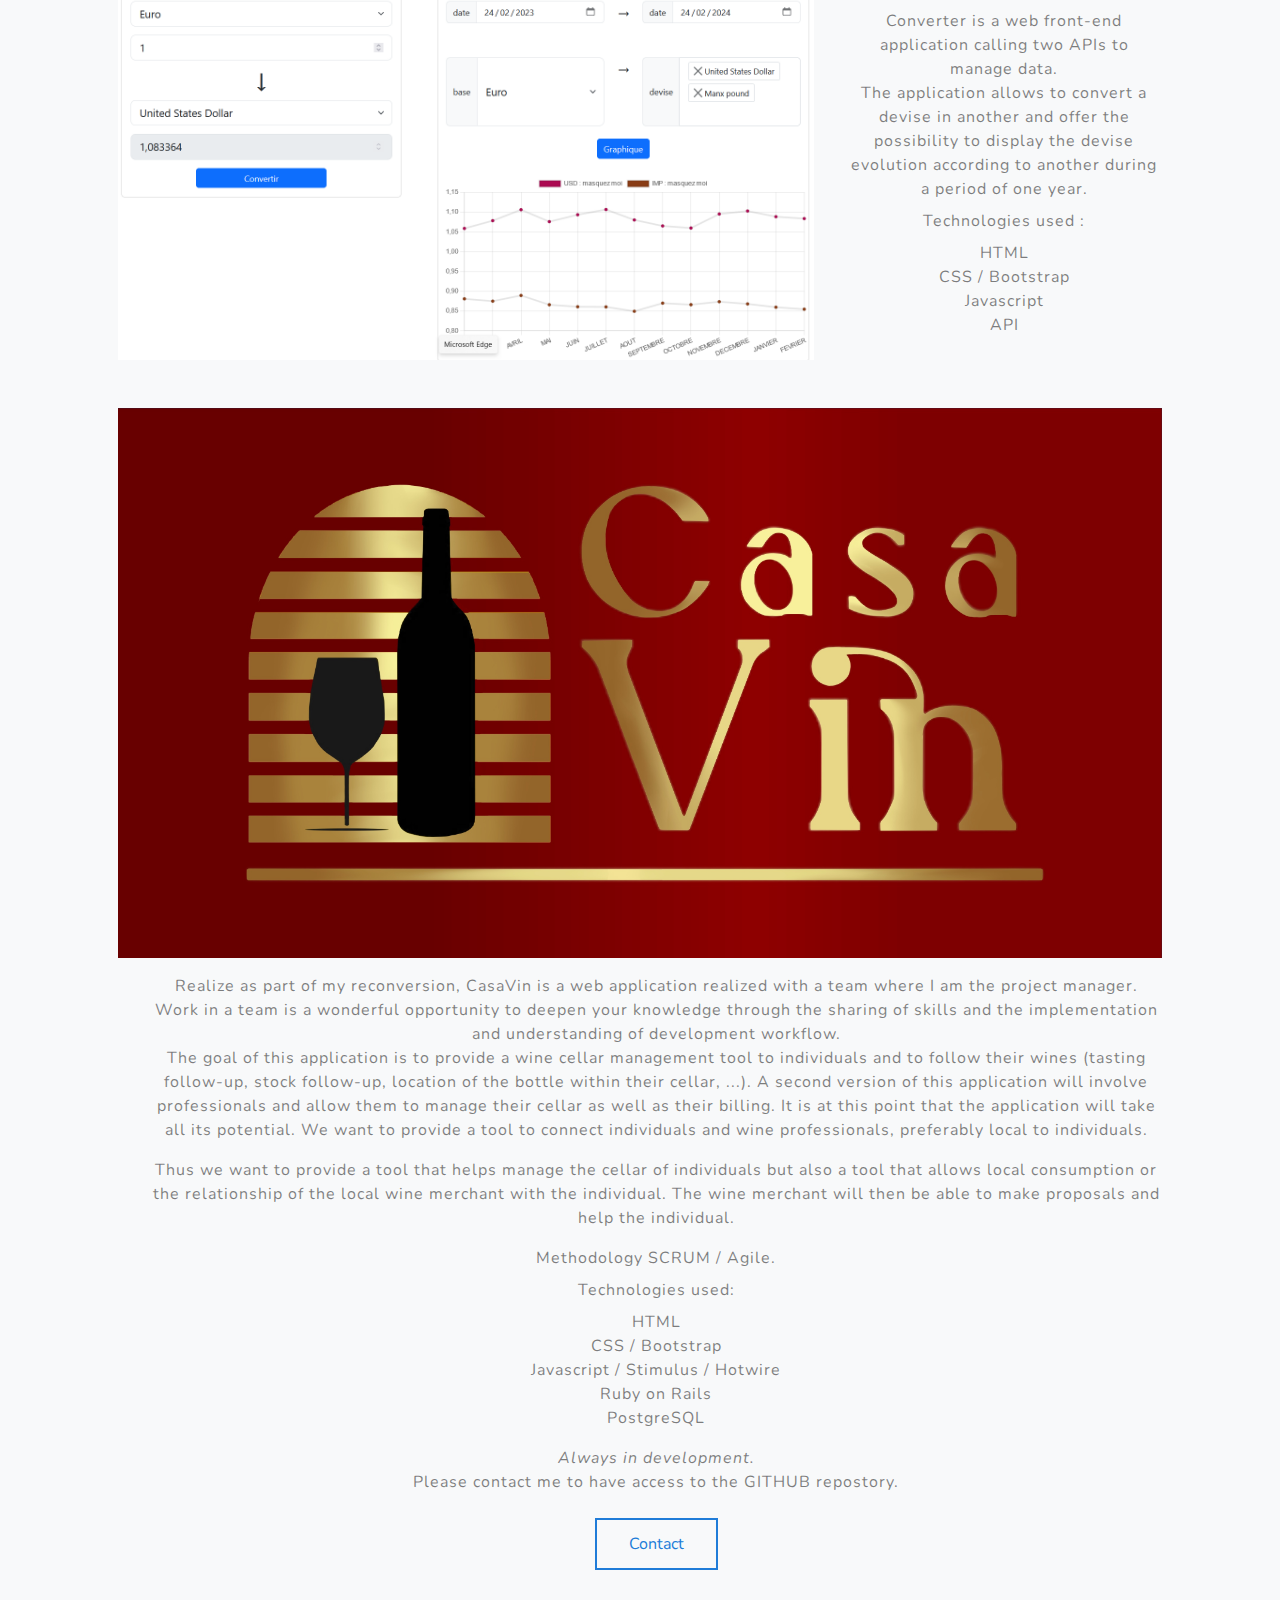
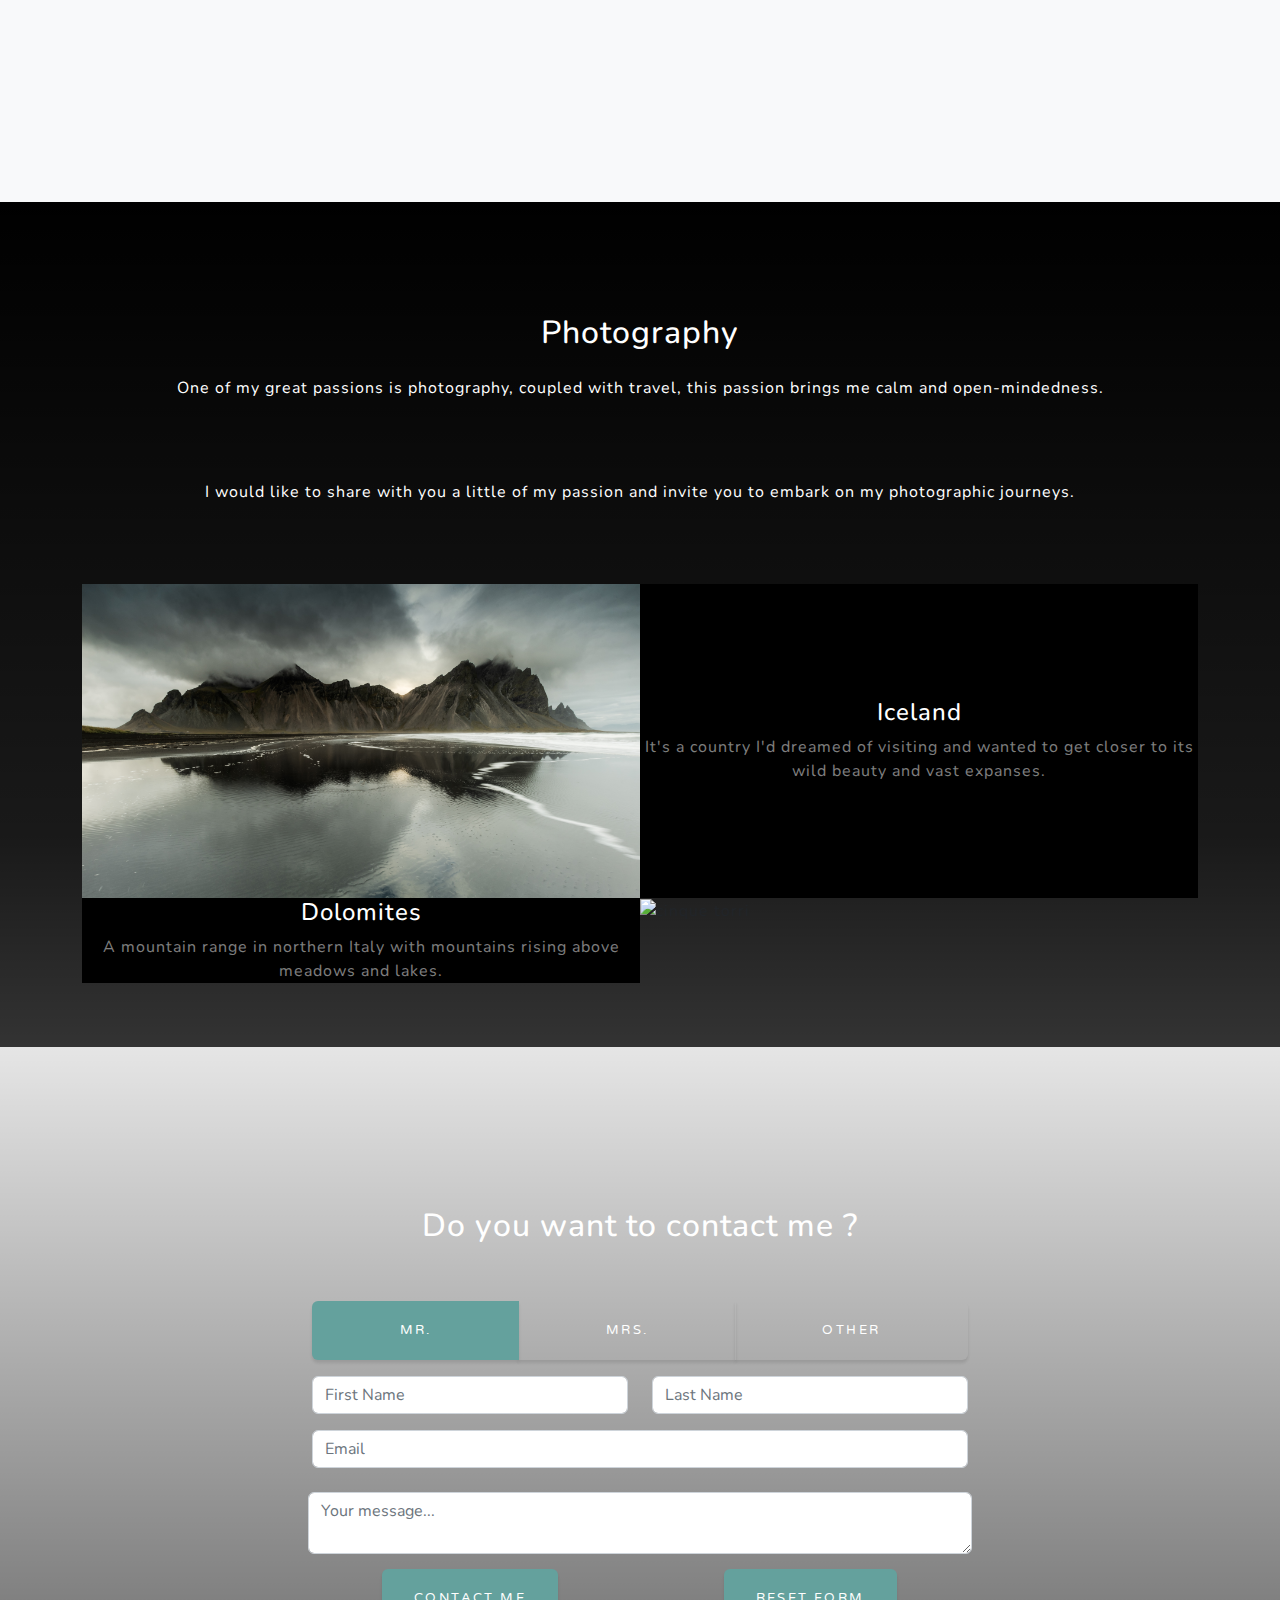
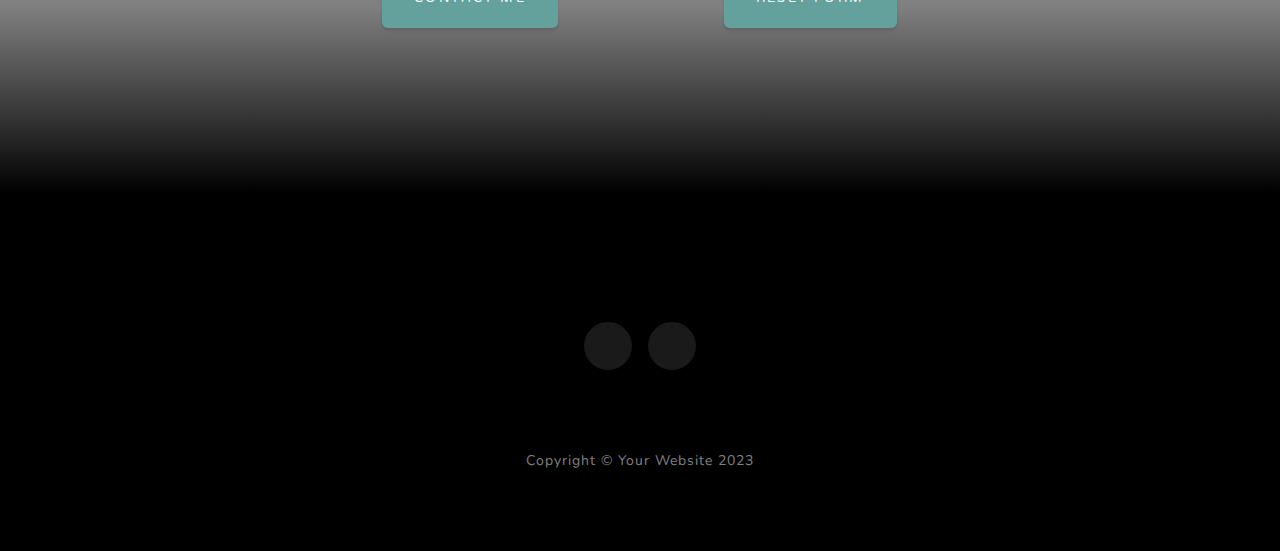
==== commit 09a32a9f: "small adjustements" ====
--- a/en/index.html
+++ b/en/index.html
@@ -6,7 +6,7 @@
         <meta name="description" content="Alexis Crozier is a passionate web developer, discover his universe through this portfolio." />
         <meta name="author" content="Alexis Crozier" />
         <title>Alexis Crozier - Portfolio</title>
-        <link rel="icon" type="image/x-icon" href="assets/favicon.ico" />
+        <link rel="icon" type="image/x-icon" href="../assets/favicon.ico" />
         <link href="https://cdn.jsdelivr.net/npm/bootstrap@5.3.3/dist/css/bootstrap.min.css" rel="stylesheet" integrity="sha384-QWTKZyjpPEjISv5WaRU9OFeRpok6YctnYmDr5pNlyT2bRjXh0JMhjY6hW+ALEwIH" crossorigin="anonymous">
         <!-- Font Awesome icons -->
         <script src="https://use.fontawesome.com/releases/v6.3.0/js/all.js" crossorigin="anonymous"></script>
